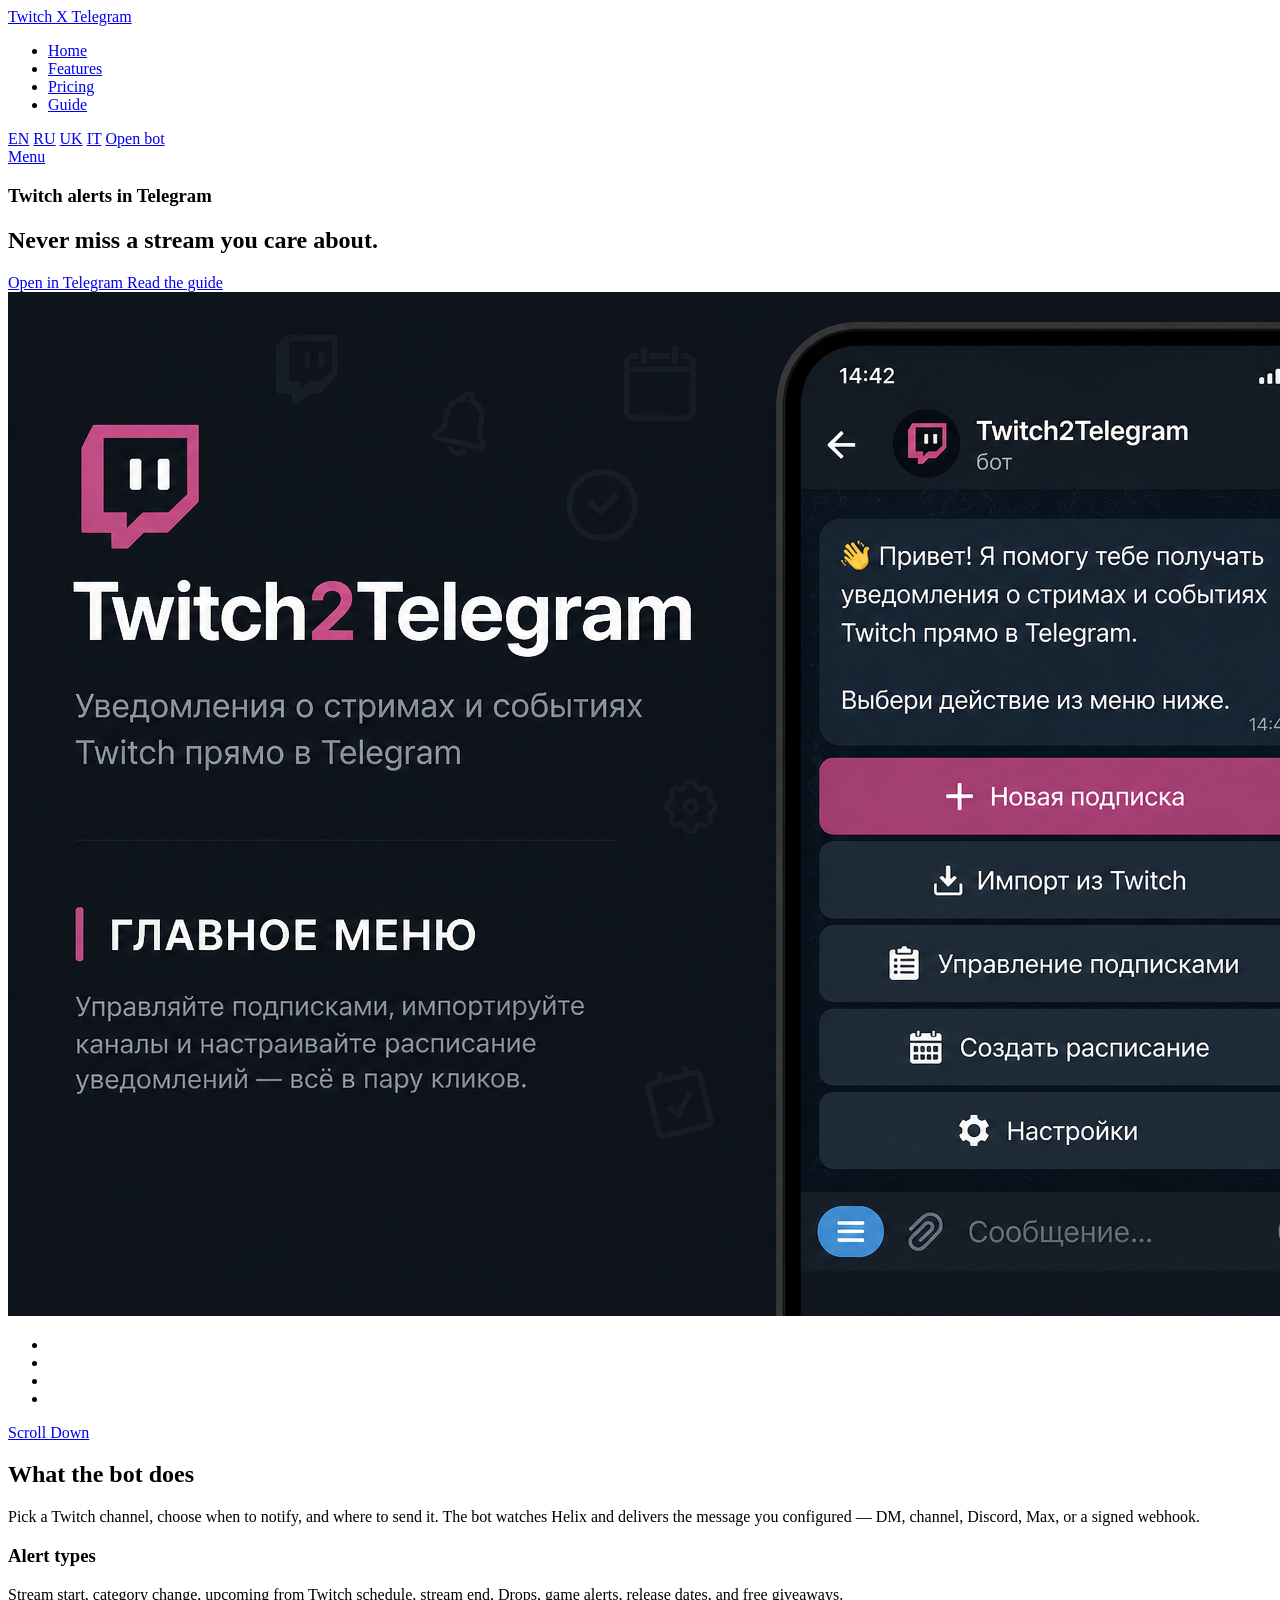
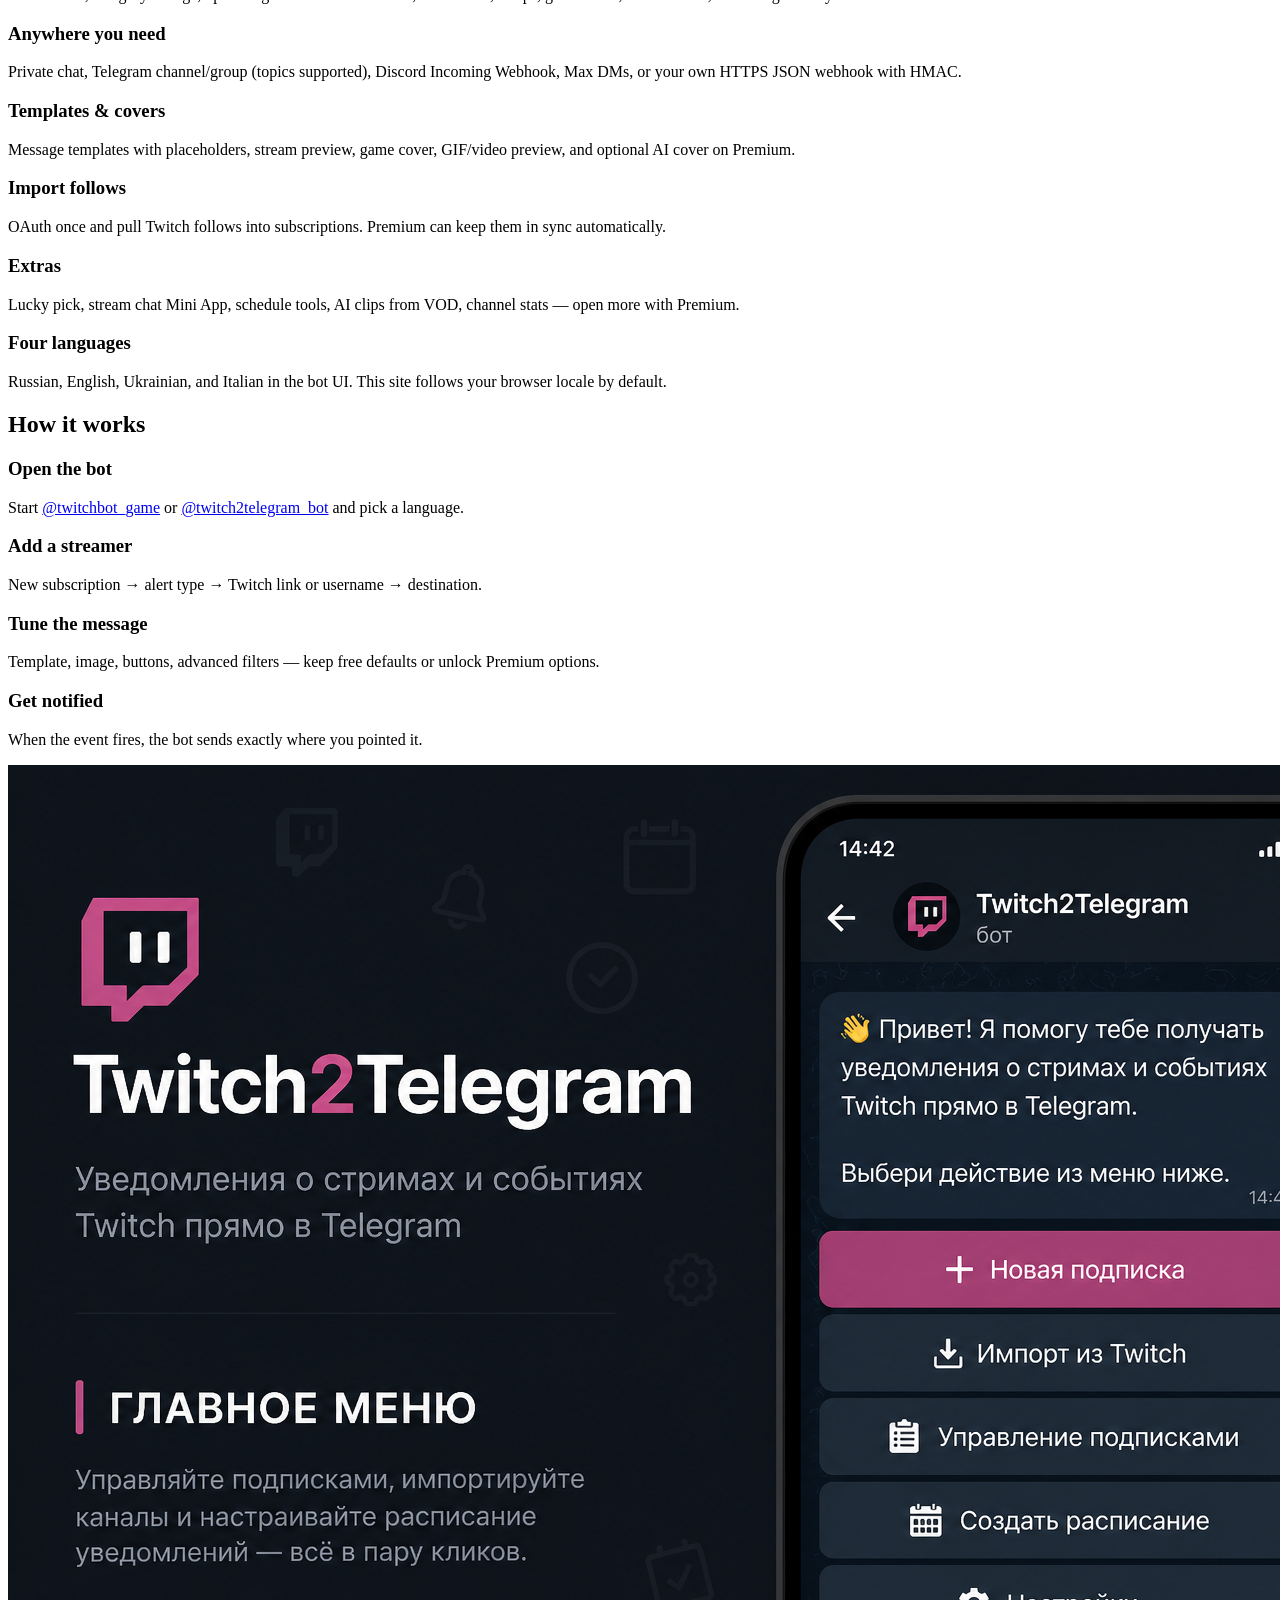
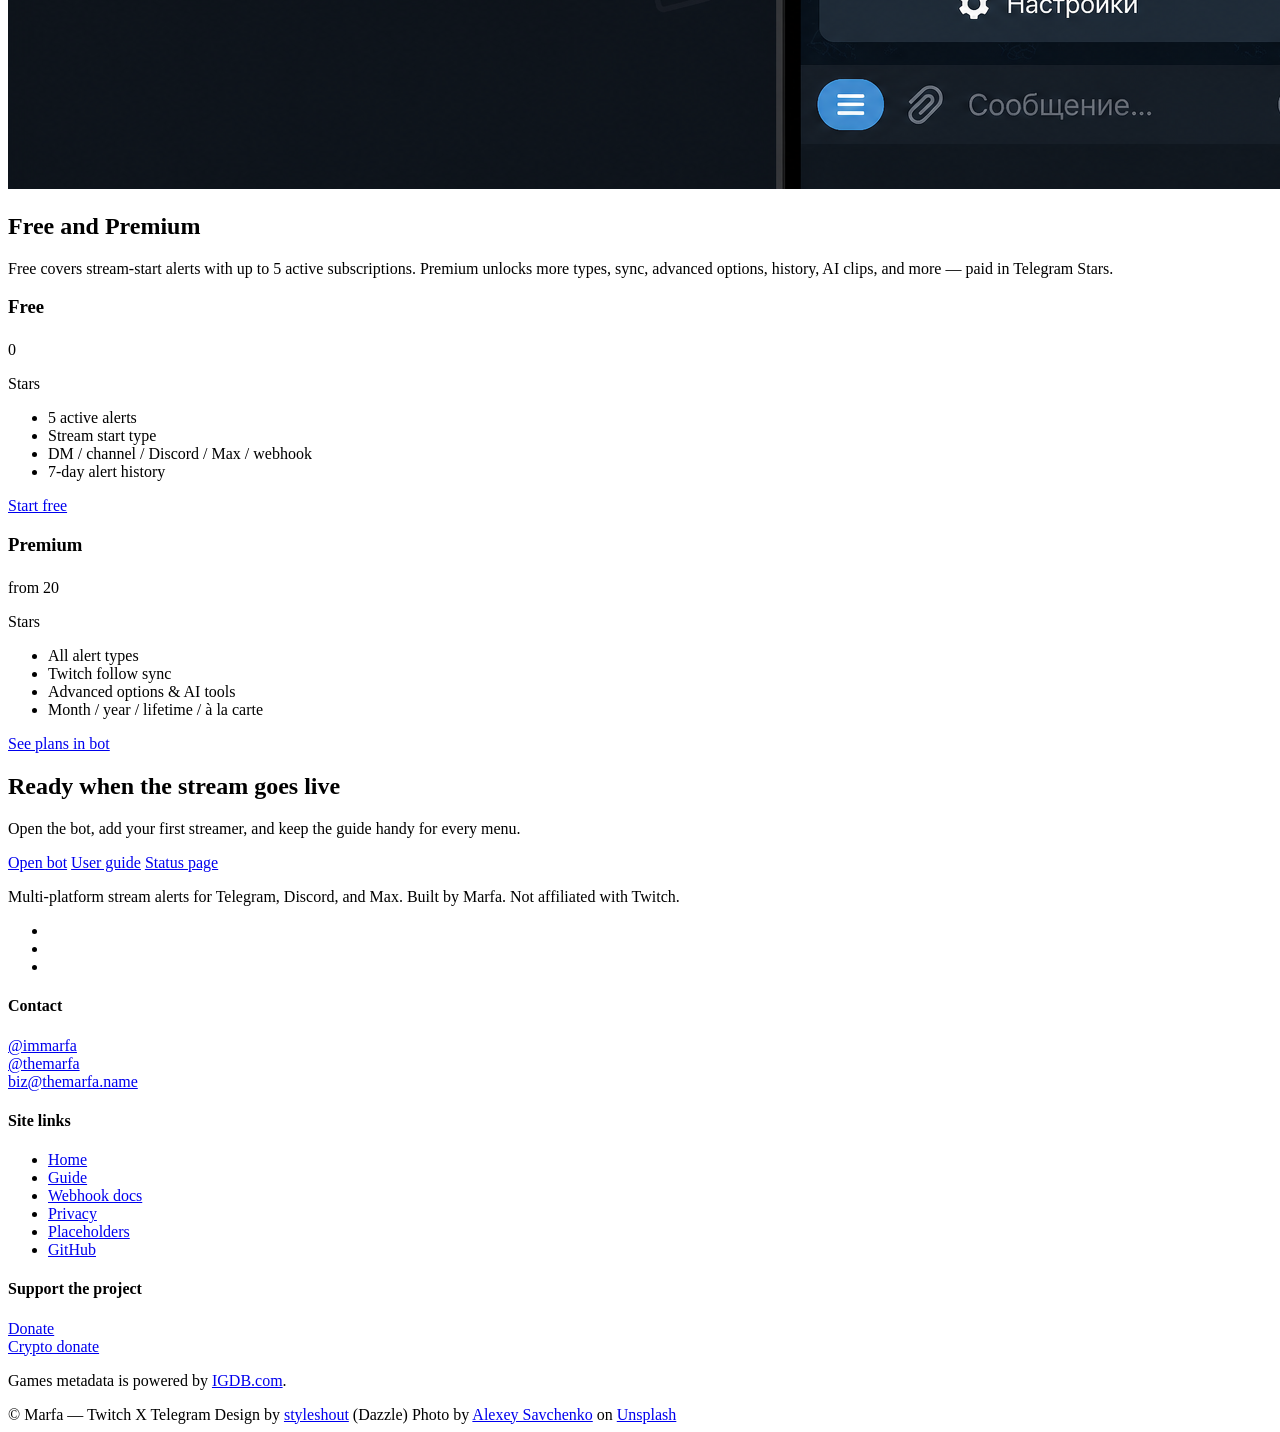
==== webapp/site/index.html @ ae2f6b53 "Ship Max group/channel dest, health probes, and /start onboarding menu. Remove completed todo-max-me" ====
<!DOCTYPE html>
<html class="no-js" lang="en">
<head>
    <meta charset="utf-8">
    <title>Twitch X Telegram — stream alerts</title>
    <meta name="description" content="Go-live alerts for Twitch, YouTube Live, TikTok, VK Play, GoodGame, and Kick — plus category, schedule, and end-of-stream for Twitch — in Telegram, Discord, Max, or your HTTPS webhook. Free plan + Premium Stars.">
    <meta name="author" content="Marfa">
    <meta name="viewport" content="width=device-width, initial-scale=1">
    <link rel="canonical" href="https://twitchbot.games/">
    <link rel="alternate" hreflang="en" href="https://twitchbot.games/?lang=en">
    <link rel="alternate" hreflang="ru" href="https://twitchbot.games/?lang=ru">
    <link rel="alternate" hreflang="uk" href="https://twitchbot.games/?lang=uk">
    <link rel="alternate" hreflang="it" href="https://twitchbot.games/?lang=it">
    <link rel="alternate" hreflang="x-default" href="https://twitchbot.games/">
    <meta property="og:title" content="Twitch X Telegram">
    <meta property="og:description" content="Stream alerts for Twitch and other platforms in Telegram, Discord, Max, or your webhook.">
    <meta property="og:url" content="https://twitchbot.games/">
    <meta property="og:type" content="website">
    <meta property="og:image" content="https://twitchbot.games/site/images/logo-square.png">
    <link rel="stylesheet" href="/site/css/base.css">
    <link rel="stylesheet" href="/site/css/vendor.css">
    <link rel="stylesheet" href="/site/css/main.css">
    <link rel="stylesheet" href="/site/css/site.css?v=20261110b">
    <script src="/site/js/modernizr.js"></script>
    <script src="/site/js/pace.min.js"></script>
    <link rel="icon" href="/site/images/logo-square.png" type="image/png">
    <link rel="apple-touch-icon" href="/site/images/logo-square.png">
    <link rel="shortcut icon" href="/site/favicon.ico" type="image/x-icon">
</head>
<body id="top">

   <header id="header" class="row">
   		<div class="header-logo">
	        <a href="/">Twitch X Telegram</a>
	    </div>
	   	<nav id="header-nav-wrap">
			<ul class="header-main-nav">
				<li class="current"><a class="smoothscroll" href="#home" data-i18n="nav_home">Home</a></li>
                <li><a class="smoothscroll" href="#about" data-i18n="nav_about">Features</a></li>
				<li><a class="smoothscroll" href="#pricing" data-i18n="nav_pricing">Pricing</a></li>
				<li><a data-lang-page="guide" href="/guide?lang=en" data-i18n="nav_guide">Guide</a></li>
			</ul>
            <span class="lang-switch" aria-label="Language">
                <a href="?lang=en" data-lang="en">EN</a>
                <a href="?lang=ru" data-lang="ru">RU</a>
                <a href="?lang=uk" data-lang="uk">UK</a>
                <a href="?lang=it" data-lang="it">IT</a>
            </span>
            <a href="https://t.me/twitchbot_game?start=site" class="button button-primary cta" data-i18n="nav_start">Open bot</a>
		</nav>
		<a class="header-menu-toggle" href="#"><span>Menu</span></a>
   </header>

   <section id="home" data-parallax="scroll" data-image-src="/site/images/hero-bg.jpg" data-natural-width="1024" data-natural-height="682">
        <div class="overlay"></div>
        <div class="home-content">
            <div class="row contents">
                <div class="home-content-left">
                    <h3 data-aos="fade-up" data-i18n="hero_eyebrow">Twitch alerts in Telegram</h3>
                    <h1 data-aos="fade-up" data-i18n="hero_title">Never miss a stream you care about.</h1>
                    <div class="buttons" data-aos="fade-up">
                        <a href="https://t.me/twitchbot_game?start=site" class="button stroke">
                            <span class="icon-mail" aria-hidden="true"></span>
                            <span data-i18n="hero_cta_bot">Open in Telegram</span>
                        </a>
                        <a data-lang-page="guide" href="/guide?lang=en" class="button stroke">
                            <span class="icon-file" aria-hidden="true"></span>
                            <span data-i18n="hero_cta_guide">Read the guide</span>
                        </a>
                    </div>
                </div>
                <div class="home-image-right">
                    <img class="product-shot"
                        src="/assets/gallery/ph-gallery-01-main-menu.ru.png"
                        alt="Bot main menu screenshot"
                        data-aos="fade-up">
                </div>
            </div>
        </div>
        <ul class="home-social-list">
            <li><a href="https://t.me/twitchbot_game?start=site" title="Telegram bot"><i class="fa fa-telegram"></i></a></li>
            <li><a href="https://github.com/Marfa/twitch-telegram-bot" title="GitHub"><i class="fa fa-github"></i></a></li>
            <li><a href="https://www.twitch.tv/marfapr" title="Twitch"><i class="fa fa-twitch"></i></a></li>
            <li><a href="https://pingzen.dev/status/bot-themarfa" title="Status"><i class="fa fa-heartbeat"></i></a></li>
        </ul>
        <div class="home-scrolldown">
            <a href="#about" class="scroll-icon smoothscroll">
                <span data-i18n="hero_scroll">Scroll Down</span>
                <i class="icon-arrow-right" aria-hidden="true"></i>
            </a>
        </div>
    </section>

    <section id="about">
        <div class="row about-intro">
            <div class="col-four">
                <h1 class="intro-header" data-aos="fade-up" data-i18n="about_title">What the bot does</h1>
            </div>
            <div class="col-eight">
                <p class="lead" data-aos="fade-up" data-i18n="about_lead">
                    Pick a Twitch channel, choose when to notify, and where to send it. The bot watches Helix and delivers the message you configured — DM, channel, Discord, Max, or a signed webhook.
                </p>
            </div>
        </div>

        <div class="row about-features">
            <div class="features-list block-1-3 block-m-1-2 block-mob-full group">
                <div class="bgrid feature" data-aos="fade-up">
                    <span class="icon"><i class="icon-tv"></i></span>
                    <div class="service-content">
                        <h3 data-i18n="feat_alerts_t">Alert types</h3>
                        <p data-i18n="feat_alerts_d">Stream start, category change, upcoming from Twitch schedule, stream end, Drops, game alerts, release dates, and free giveaways.</p>
                    </div>
                </div>
                <div class="bgrid feature" data-aos="fade-up">
                    <span class="icon"><i class="icon-mail"></i></span>
                    <div class="service-content">
                        <h3 data-i18n="feat_dest_t">Anywhere you need</h3>
                        <p data-i18n="feat_dest_d">Private chat, Telegram channel/group (topics supported), Discord Incoming Webhook, Max DMs, or your own HTTPS JSON webhook with HMAC.</p>
                    </div>
                </div>
                <div class="bgrid feature" data-aos="fade-up">
                    <span class="icon"><i class="icon-image"></i></span>
                    <div class="service-content">
                        <h3 data-i18n="feat_tpl_t">Templates &amp; covers</h3>
                        <p data-i18n="feat_tpl_d">Message templates with placeholders, stream preview, game cover, GIF/video preview, and optional AI cover on Premium.</p>
                    </div>
                </div>
                <div class="bgrid feature" data-aos="fade-up">
                    <span class="icon"><i class="icon-refresh"></i></span>
                    <div class="service-content">
                        <h3 data-i18n="feat_import_t">Import follows</h3>
                        <p data-i18n="feat_import_d">OAuth once and pull Twitch follows into subscriptions. Premium can keep them in sync automatically.</p>
                    </div>
                </div>
                <div class="bgrid feature" data-aos="fade-up">
                    <span class="icon"><i class="icon-gift"></i></span>
                    <div class="service-content">
                        <h3 data-i18n="feat_extra_t">Extras</h3>
                        <p data-i18n="feat_extra_d">Lucky pick, stream chat Mini App, schedule tools, AI clips from VOD, channel stats — open more with Premium.</p>
                    </div>
                </div>
                <div class="bgrid feature" data-aos="fade-up">
                    <span class="icon"><i class="icon-earth"></i></span>
                    <div class="service-content">
                        <h3 data-i18n="feat_langs_t">Four languages</h3>
                        <p data-i18n="feat_langs_d">Russian, English, Ukrainian, and Italian in the bot UI. This site follows your browser locale by default.</p>
                    </div>
                </div>
            </div>
        </div>

        <div class="row about-how">
            <h1 class="intro-header" data-aos="fade-up" data-i18n="how_title">How it works</h1>
            <div class="about-how-content" data-aos="fade-up">
                <div class="about-how-steps block-1-2 block-tab-full group">
                    <div class="bgrid step" data-item="1">
                        <h3 data-i18n="how_1_t">Open the bot</h3>
                        <p>
                            <span data-i18n="how_1_before">Start </span>
                            <a href="https://t.me/twitchbot_game?start=site">@twitchbot_game</a>
                            <span data-i18n="how_1_or"> or </span>
                            <a href="https://t.me/twitch2telegram_bot?start=site">@twitch2telegram_bot</a>
                            <span data-i18n="how_1_after"> and pick a language.</span>
                        </p>
                    </div>
                    <div class="bgrid step" data-item="2">
                        <h3 data-i18n="how_2_t">Add a streamer</h3>
                        <p data-i18n="how_2_d">New subscription → alert type → Twitch link or username → destination.</p>
                    </div>
                    <div class="bgrid step" data-item="3">
                        <h3 data-i18n="how_3_t">Tune the message</h3>
                        <p data-i18n="how_3_d">Template, image, buttons, advanced filters — keep free defaults or unlock Premium options.</p>
                    </div>
                    <div class="bgrid step" data-item="4">
                        <h3 data-i18n="how_4_t">Get notified</h3>
                        <p data-i18n="how_4_d">When the event fires, the bot sends exactly where you pointed it.</p>
                    </div>
                </div>
           </div>
        </div>

        <div class="row about-bottom-image">
           <img src="/assets/gallery/ph-gallery-01-main-menu.ru.png"
                alt="Twitch X Telegram bot main menu"
                data-aos="fade-up">
        </div>
    </section>

    <section id="pricing">
        <div class="row pricing-content">
            <div class="col-four pricing-intro">
                <h1 class="intro-header" data-aos="fade-up" data-i18n="pricing_title">Free and Premium</h1>
                <p data-aos="fade-up" data-i18n="pricing_lead">
                    Free covers stream-start alerts with up to 5 active subscriptions. Premium unlocks more types, sync, advanced options, history, AI clips, and more — paid in Telegram Stars.
                </p>
            </div>
            <div class="col-eight pricing-table">
                <div class="row">
                    <div class="col-six plan-wrap">
                        <div class="plan-block" data-aos="fade-up">
                            <div class="plan-top-part">
                                <h3 class="plan-block-title" data-i18n="plan_free_t">Free</h3>
                                <p class="plan-block-price"><sup></sup><span data-i18n="plan_free_price">0</span></p>
                                <p class="plan-block-per" data-i18n="plan_free_per">Stars</p>
                            </div>
                            <div class="plan-bottom-part">
                                <ul class="plan-block-features">
                                    <li data-i18n="plan_free_1">5 active alerts</li>
                                    <li data-i18n="plan_free_2">Stream start type</li>
                                    <li data-i18n="plan_free_3">DM / channel / Discord / Max / webhook</li>
                                    <li data-i18n="plan_free_4">7-day alert history</li>
                                </ul>
                                <a class="button button-primary large" href="https://t.me/twitchbot_game?start=site" data-i18n="plan_free_cta">Start free</a>
                            </div>
                        </div>
                    </div>
                    <div class="col-six plan-wrap">
                        <div class="plan-block primary" data-aos="fade-up">
                            <div class="plan-top-part">
                                <h3 class="plan-block-title" data-i18n="plan_prem_t">Premium</h3>
                                <p class="plan-block-price"><sup></sup><span data-i18n="plan_prem_price">from 20</span></p>
                                <p class="plan-block-per" data-i18n="plan_prem_per">Stars</p>
                            </div>
                            <div class="plan-bottom-part">
                                <ul class="plan-block-features">
                                    <li data-i18n="plan_prem_1">All alert types</li>
                                    <li data-i18n="plan_prem_2">Twitch follow sync</li>
                                    <li data-i18n="plan_prem_3">Advanced options &amp; AI tools</li>
                                    <li data-i18n="plan_prem_4">Month / year / lifetime / à la carte</li>
                                </ul>
                                <a class="button button-primary large" href="https://t.me/twitchbot_game?start=site" data-i18n="plan_prem_cta">See plans in bot</a>
                            </div>
                        </div>
                    </div>
                </div>
            </div>
        </div>
    </section>

    <section id="download">
        <div class="row">
            <div class="col-full">
                <h1 class="intro-header" data-aos="fade-up" data-i18n="cta_title">Ready when the stream goes live</h1>
                <p class="lead" data-aos="fade-up" data-i18n="cta_lead">
                    Open the bot, add your first streamer, and keep the guide handy for every menu.
                </p>
                <p data-aos="fade-up">
                    <a class="button button-primary large" href="https://t.me/twitchbot_game?start=site" data-i18n="cta_bot">Open bot</a>
                    <a class="button stroke large" data-lang-page="guide" href="/guide?lang=en" data-i18n="cta_guide">User guide</a>
                    <a class="button stroke large" href="https://pingzen.dev/status/bot-themarfa" data-i18n="cta_status">Status page</a>
                </p>
            </div>
        </div>
    </section>

    <footer>
        <div class="footer-main">
            <div class="row">
                <div class="col-three md-1-3 tab-full footer-info">
                    <div class="footer-logo"></div>
                    <p data-i18n="footer_blurb">
                        Multi-platform stream alerts for Telegram, Discord, and Max. Built by Marfa. Not affiliated with Twitch.
                    </p>
                    <ul class="footer-social-list">
                        <li><a href="https://t.me/twitchbot_game?start=site"><i class="fa fa-telegram"></i></a></li>
                        <li><a href="https://github.com/Marfa/twitch-telegram-bot"><i class="fa fa-github"></i></a></li>
                        <li><a href="https://www.twitch.tv/marfapr"><i class="fa fa-twitch"></i></a></li>
                    </ul>
                </div>
                <div class="col-three md-1-3 tab-1-2 mob-full footer-contact">
                    <h4 data-i18n="footer_contact">Contact</h4>
                    <p>
                        <a href="https://t.me/immarfa">@immarfa</a><br>
                        <a href="https://t.me/themarfa">@themarfa</a><br>
                        <a href="mailto:biz@themarfa.name">biz@themarfa.name</a>
                    </p>
                </div>
                <div class="col-two md-1-3 tab-1-2 mob-full footer-site-links">
                    <h4 data-i18n="footer_links">Site links</h4>
                    <ul class="list-links">
                        <li><a href="/" data-i18n="footer_home">Home</a></li>
                        <li><a data-lang-page="guide" href="/guide?lang=en" data-i18n="footer_guide">Guide</a></li>
                        <li><a href="/webhook" data-i18n="footer_webhook">Webhook docs</a></li>
                        <li><a data-lang-page="privacy" href="/privacy?lang=en" data-i18n="footer_privacy">Privacy</a></li>
                        <li><a data-lang-page="placeholders" href="/placeholders?lang=en" data-i18n="footer_placeholders">Placeholders</a></li>
                        <li><a href="https://github.com/Marfa/twitch-telegram-bot" data-i18n="footer_github">GitHub</a></li>
                    </ul>
                </div>
                <div class="col-four md-1-2 tab-full footer-subscribe">
                    <h4 data-i18n="footer_support">Support the project</h4>
                    <p>
                        <a href="https://www.donationalerts.com/r/themarfa" data-i18n="footer_donate">Donate</a><br>
                        <a href="https://nowpayments.io/donation/themarfa" data-i18n="footer_crypto">Crypto donate</a>
                    </p>
                    <p>Games metadata is powered by <a href="https://www.igdb.com">IGDB.com</a>.</p>
                </div>
            </div>
        </div>
      <div class="footer-bottom">
      	<div class="row">
      		<div class="col-twelve">
	      		<div class="copyright">
		         	<span data-i18n="footer_copy">© Marfa — Twitch X Telegram</span>
		         	<span><span data-i18n="footer_design">Design by</span> <a href="https://www.styleshout.com/">styleshout</a> (Dazzle)</span>
		         	<span>Photo by <a href="https://unsplash.com/photos/game-controller-on-wooden-surface-k4Akpt5-Sfk" rel="noopener noreferrer">Alexey Savchenko</a> on <a href="https://unsplash.com/license" rel="noopener noreferrer">Unsplash</a></span>
		         </div>
		         <div id="go-top">
		            <a class="smoothscroll" title="Back to Top" href="#top"><i class="icon-arrow-up"></i></a>
		         </div>
	      	</div>
      	</div>
      </div>
    </footer>

    <div id="preloader">
    	<div id="loader"></div>
    </div>

    <script src="/site/js/jquery-2.1.3.min.js"></script>
    <script src="/site/js/plugins.js"></script>
    <script src="/site/js/main.js"></script>
    <script src="/site/js/i18n.js?v=20261126a"></script>
</body>
</html>
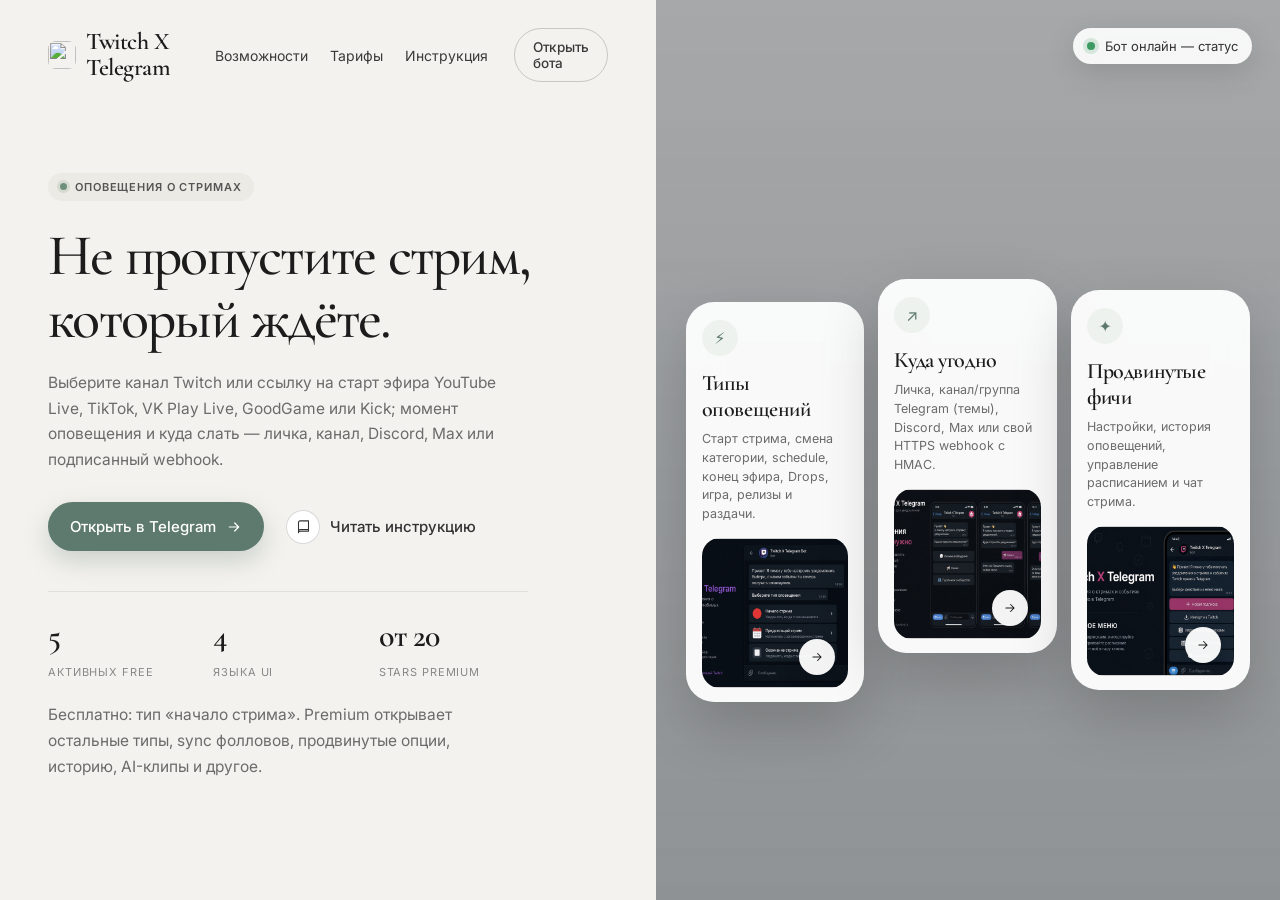
==== commit 64d93e56: "Publish the Stillwater layout as the site landing page. The new landing replaces the Dazzle homepage" ====
--- a/webapp/site/index.html
+++ b/webapp/site/index.html
@@ -1,325 +1,542 @@
 <!DOCTYPE html>
-<html class="no-js" lang="en">
+<html lang="ru">
 <head>
-    <meta charset="utf-8">
-    <title>Twitch X Telegram — stream alerts</title>
-    <meta name="description" content="Go-live alerts for Twitch, YouTube Live, TikTok, VK Play, GoodGame, and Kick — plus category, schedule, and end-of-stream for Twitch — in Telegram, Discord, Max, or your HTTPS webhook. Free plan + Premium Stars.">
-    <meta name="author" content="Marfa">
-    <meta name="viewport" content="width=device-width, initial-scale=1">
-    <link rel="canonical" href="https://twitchbot.games/">
-    <link rel="alternate" hreflang="en" href="https://twitchbot.games/?lang=en">
-    <link rel="alternate" hreflang="ru" href="https://twitchbot.games/?lang=ru">
-    <link rel="alternate" hreflang="uk" href="https://twitchbot.games/?lang=uk">
-    <link rel="alternate" hreflang="it" href="https://twitchbot.games/?lang=it">
-    <link rel="alternate" hreflang="x-default" href="https://twitchbot.games/">
-    <meta property="og:title" content="Twitch X Telegram">
-    <meta property="og:description" content="Stream alerts for Twitch and other platforms in Telegram, Discord, Max, or your webhook.">
-    <meta property="og:url" content="https://twitchbot.games/">
-    <meta property="og:type" content="website">
-    <meta property="og:image" content="https://twitchbot.games/site/images/logo-square.png">
-    <link rel="stylesheet" href="/site/css/base.css">
-    <link rel="stylesheet" href="/site/css/vendor.css">
-    <link rel="stylesheet" href="/site/css/main.css">
-    <link rel="stylesheet" href="/site/css/site.css?v=20261110b">
-    <script src="/site/js/modernizr.js"></script>
-    <script src="/site/js/pace.min.js"></script>
-    <link rel="icon" href="/site/images/logo-square.png" type="image/png">
-    <link rel="apple-touch-icon" href="/site/images/logo-square.png">
-    <link rel="shortcut icon" href="/site/favicon.ico" type="image/x-icon">
+  <meta charset="UTF-8" />
+  <meta name="viewport" content="width=device-width, initial-scale=1" />
+  <title>Twitch X Telegram — оповещения о стримах</title>
+  <meta name="description" content="Старт стрима на Twitch, YouTube Live, TikTok, VK Play, GoodGame и Kick — в Telegram, Discord, Max или на ваш HTTPS webhook. Бесплатно и Premium за Stars." />
+  <link rel="preconnect" href="https://fonts.googleapis.com" />
+  <link rel="preconnect" href="https://fonts.gstatic.com" crossorigin />
+  <link href="https://fonts.googleapis.com/css2?family=Cormorant+Garamond:ital,wght@0,500;0,600;1,500&family=Inter:wght@400;500;600&display=swap" rel="stylesheet" />
+  <style>
+    :root {
+      --bg: #f4f2ee;
+      --ink: #1c1c1c;
+      --muted: #6b6b6b;
+      --sage: #5e7a6e;
+      --sage-deep: #4f6a5d;
+      --line: rgba(0, 0, 0, 0.08);
+      --serif: "Cormorant Garamond", Georgia, serif;
+      --sans: Inter, system-ui, sans-serif;
+      --hero: url("/site/images/hero-bg.jpg");
+      --shot-menu: url("/assets/gallery/ph-gallery-01-main-menu.ru.png");
+      --shot-types: url("/assets/gallery/ph-gallery-02-alert-types.ru.png");
+      --shot-dest: url("/assets/gallery/ph-gallery-05-destinations.ru.png");
+    }
+
+    * { box-sizing: border-box; margin: 0; padding: 0; }
+
+    html, body {
+      min-height: 100%;
+      background: var(--bg);
+      color: var(--ink);
+      font-family: var(--sans);
+      -webkit-font-smoothing: antialiased;
+    }
+
+    a { color: inherit; text-decoration: none; }
+
+    .page {
+      min-height: 100vh;
+      display: grid;
+      grid-template-columns: minmax(320px, 1.05fr) minmax(320px, 1fr);
+    }
+
+    .left {
+      display: flex;
+      flex-direction: column;
+      padding: 28px 48px 36px;
+      background: var(--bg);
+    }
+
+    .nav {
+      display: flex;
+      align-items: center;
+      justify-content: space-between;
+      gap: 24px;
+      margin-bottom: 56px;
+    }
+
+    .logo {
+      display: inline-flex;
+      align-items: center;
+      gap: 10px;
+      font-family: var(--serif);
+      font-size: 24px;
+      font-weight: 600;
+      letter-spacing: -0.02em;
+      line-height: 1.1;
+    }
+
+    .logo img {
+      width: 28px;
+      height: 28px;
+      border-radius: 8px;
+    }
+
+    .nav-links {
+      display: flex;
+      align-items: center;
+      gap: 22px;
+      font-size: 14px;
+      color: #3a3a3a;
+    }
+
+    .nav-links a:hover { color: var(--sage); }
+
+    .cta-ghost {
+      margin-left: 4px;
+      padding: 10px 18px;
+      border: 1px solid rgba(0, 0, 0, 0.18);
+      border-radius: 999px;
+      font-size: 13.5px;
+      font-weight: 500;
+      background: transparent;
+      transition: background 0.2s ease, border-color 0.2s ease;
+    }
+
+    .cta-ghost:hover {
+      background: rgba(94, 122, 110, 0.08);
+      border-color: var(--sage);
+    }
+
+    .hero {
+      flex: 1;
+      display: flex;
+      flex-direction: column;
+      justify-content: center;
+      max-width: 540px;
+      padding-bottom: 20px;
+    }
+
+    .badge {
+      display: inline-flex;
+      align-items: center;
+      gap: 8px;
+      width: fit-content;
+      padding: 7px 12px;
+      border-radius: 999px;
+      background: #eceae4;
+      color: #555;
+      font-size: 11px;
+      font-weight: 600;
+      letter-spacing: 0.08em;
+      text-transform: uppercase;
+      margin-bottom: 24px;
+    }
+
+    .badge .dot {
+      width: 7px;
+      height: 7px;
+      border-radius: 50%;
+      background: #6f8f7d;
+      box-shadow: 0 0 0 3px rgba(111, 143, 125, 0.18);
+    }
+
+    .hero h1 {
+      font-family: var(--serif);
+      font-weight: 500;
+      font-size: clamp(40px, 5vw, 58px);
+      line-height: 1.08;
+      letter-spacing: -0.03em;
+      margin-bottom: 20px;
+    }
+
+    .hero p {
+      font-size: 15.5px;
+      line-height: 1.65;
+      color: var(--muted);
+      max-width: 46ch;
+      margin-bottom: 30px;
+    }
+
+    .actions {
+      display: flex;
+      align-items: center;
+      gap: 22px;
+      flex-wrap: wrap;
+      margin-bottom: 40px;
+    }
+
+    .btn-primary {
+      display: inline-flex;
+      align-items: center;
+      gap: 10px;
+      padding: 15px 22px;
+      border-radius: 999px;
+      background: var(--sage);
+      color: #fff;
+      font-size: 15px;
+      font-weight: 500;
+      box-shadow: 0 10px 24px rgba(94, 122, 110, 0.28);
+      transition: background 0.2s ease, transform 0.2s ease;
+    }
+
+    .btn-primary:hover {
+      background: var(--sage-deep);
+      transform: translateY(-1px);
+    }
+
+    .btn-primary svg { width: 16px; height: 16px; }
+
+    .btn-link {
+      display: inline-flex;
+      align-items: center;
+      gap: 10px;
+      color: #333;
+      font-size: 15px;
+      font-weight: 500;
+    }
+
+    .btn-link .icon {
+      width: 34px;
+      height: 34px;
+      border-radius: 50%;
+      border: 1px solid rgba(0, 0, 0, 0.15);
+      display: grid;
+      place-items: center;
+      background: #fff;
+      flex-shrink: 0;
+    }
+
+    .btn-link .icon svg {
+      width: 15px;
+      height: 15px;
+    }
+
+    .stats {
+      display: grid;
+      grid-template-columns: repeat(3, minmax(0, 1fr));
+      gap: 16px;
+      padding-top: 28px;
+      border-top: 1px solid var(--line);
+      max-width: 480px;
+    }
+
+    .stats strong {
+      display: block;
+      font-family: var(--serif);
+      font-size: 32px;
+      font-weight: 600;
+      letter-spacing: -0.02em;
+      line-height: 1;
+      margin-bottom: 8px;
+    }
+
+    .stats span {
+      font-size: 11px;
+      letter-spacing: 0.08em;
+      text-transform: uppercase;
+      color: #888;
+    }
+
+    .footnote {
+      margin-top: 22px;
+      font-size: 12px;
+      color: #888;
+      line-height: 1.5;
+      max-width: 46ch;
+    }
+
+    .footnote a { text-decoration: underline; text-underline-offset: 2px; }
+
+    .right {
+      position: relative;
+      overflow: hidden;
+      background:
+        linear-gradient(180deg, rgba(20, 30, 40, 0.35), rgba(20, 30, 40, 0.45)),
+        var(--hero) center / cover no-repeat;
+      min-height: 100vh;
+    }
+
+    .live-pill {
+      position: absolute;
+      top: 28px;
+      right: 28px;
+      z-index: 3;
+      display: inline-flex;
+      align-items: center;
+      gap: 10px;
+      padding: 10px 14px;
+      border-radius: 999px;
+      background: rgba(255, 255, 255, 0.9);
+      backdrop-filter: blur(12px);
+      box-shadow: 0 8px 30px rgba(0, 0, 0, 0.12);
+      font-size: 13px;
+      color: #333;
+      animation: floaty 5s ease-in-out infinite;
+    }
+
+    .live-pill .dot {
+      width: 8px;
+      height: 8px;
+      border-radius: 50%;
+      background: #3d9a63;
+      box-shadow: 0 0 0 4px rgba(61, 154, 99, 0.18);
+      animation: pulse 2s ease-in-out infinite;
+    }
+
+    .cards {
+      position: absolute;
+      inset: 0;
+      display: flex;
+      align-items: center;
+      justify-content: center;
+      gap: 14px;
+      padding: 96px 24px 48px;
+    }
+
+    .card {
+      display: block;
+      width: min(220px, 31%);
+      background: rgba(255, 255, 255, 0.94);
+      backdrop-filter: blur(16px);
+      border-radius: 28px;
+      padding: 18px 16px 14px;
+      box-shadow: 0 24px 60px rgba(0, 0, 0, 0.18);
+      animation: rise 0.9s ease both;
+      color: inherit;
+      transition: transform 0.2s ease, box-shadow 0.2s ease;
+    }
+
+    .card:hover {
+      box-shadow: 0 28px 64px rgba(0, 0, 0, 0.24);
+    }
+
+    .card.alerts {
+      transform: translateY(28px);
+      animation-delay: 0.08s;
+    }
+
+    .card.dest {
+      transform: translateY(-8px);
+      animation-delay: 0.14s;
+    }
+
+    .card.advanced {
+      transform: translateY(16px);
+      animation-delay: 0.2s;
+    }
+
+    .card.alerts:hover { transform: translateY(24px); }
+    .card.dest:hover { transform: translateY(-12px); }
+    .card.advanced:hover { transform: translateY(12px); }
+
+    .card-icon {
+      width: 36px;
+      height: 36px;
+      border-radius: 50%;
+      display: grid;
+      place-items: center;
+      background: #eef2ef;
+      color: var(--sage);
+      margin-bottom: 14px;
+      font-size: 16px;
+    }
+
+    .card h3 {
+      font-family: var(--serif);
+      font-size: 22px;
+      font-weight: 600;
+      letter-spacing: -0.02em;
+      margin-bottom: 8px;
+    }
+
+    .card p {
+      font-size: 12.5px;
+      line-height: 1.5;
+      color: var(--muted);
+      margin-bottom: 14px;
+      min-height: 4.6em;
+    }
+
+    .card-media {
+      position: relative;
+      height: 150px;
+      border-radius: 18px;
+      overflow: hidden;
+      background: #ddd center top / cover no-repeat;
+      border: 1px solid rgba(0, 0, 0, 0.06);
+    }
+
+    .card.alerts .card-media { background-image: var(--shot-types); }
+    .card.dest .card-media { background-image: var(--shot-dest); }
+    .card.advanced .card-media { background-image: var(--shot-menu); }
+
+    .card-link {
+      position: absolute;
+      right: 12px;
+      bottom: 12px;
+      width: 36px;
+      height: 36px;
+      border-radius: 50%;
+      background: rgba(255, 255, 255, 0.95);
+      box-shadow: 0 6px 16px rgba(0, 0, 0, 0.18);
+      display: grid;
+      place-items: center;
+      color: var(--ink);
+    }
+
+    .card-link svg {
+      width: 14px;
+      height: 14px;
+    }
+
+    @keyframes pulse {
+      0%, 100% { transform: scale(1); opacity: 1; }
+      50% { transform: scale(1.15); opacity: 0.75; }
+    }
+
+    @keyframes floaty {
+      0%, 100% { transform: translateY(0); }
+      50% { transform: translateY(-4px); }
+    }
+
+    @keyframes rise {
+      from { opacity: 0; transform: translateY(36px); }
+      to { opacity: 1; }
+    }
+
+    @media (max-width: 1100px) {
+      .cards { flex-wrap: wrap; align-content: center; }
+      .card { width: min(220px, 46%); }
+      .card.alerts,
+      .card.dest,
+      .card.advanced { transform: none; }
+      .card.alerts:hover,
+      .card.dest:hover,
+      .card.advanced:hover { transform: translateY(-4px); }
+    }
+
+    @media (max-width: 980px) {
+      .page { grid-template-columns: 1fr; }
+      .left { padding: 22px 24px 28px; }
+      .nav { margin-bottom: 36px; flex-wrap: wrap; }
+      .nav-links { display: none; }
+      .right { min-height: 78vh; }
+      .cards { padding: 88px 20px 36px; }
+    }
+
+    @media (max-width: 560px) {
+      .cards {
+        flex-direction: column;
+        align-items: stretch;
+        padding: 88px 20px 28px;
+      }
+      .card,
+      .card.alerts,
+      .card.dest,
+      .card.advanced {
+        width: 100%;
+        transform: none;
+      }
+      .stats { max-width: none; }
+    }
+  </style>
 </head>
-<body id="top">
-
-   <header id="header" class="row">
-   		<div class="header-logo">
-	        <a href="/">Twitch X Telegram</a>
-	    </div>
-	   	<nav id="header-nav-wrap">
-			<ul class="header-main-nav">
-				<li class="current"><a class="smoothscroll" href="#home" data-i18n="nav_home">Home</a></li>
-                <li><a class="smoothscroll" href="#about" data-i18n="nav_about">Features</a></li>
-				<li><a class="smoothscroll" href="#pricing" data-i18n="nav_pricing">Pricing</a></li>
-				<li><a data-lang-page="guide" href="/guide?lang=en" data-i18n="nav_guide">Guide</a></li>
-			</ul>
-            <span class="lang-switch" aria-label="Language">
-                <a href="?lang=en" data-lang="en">EN</a>
-                <a href="?lang=ru" data-lang="ru">RU</a>
-                <a href="?lang=uk" data-lang="uk">UK</a>
-                <a href="?lang=it" data-lang="it">IT</a>
+<body>
+  <div class="page">
+    <section class="left">
+      <header class="nav">
+        <a class="logo" href="https://twitchbot.games/">
+          <img src="/site/images/logo-square.png" alt="" width="28" height="28" />
+          Twitch X Telegram
+        </a>
+        <nav class="nav-links" aria-label="Навигация">
+          <a href="#features">Возможности</a>
+          <a href="#pricing">Тарифы</a>
+          <a href="https://twitchbot.games/guide?lang=ru">Инструкция</a>
+          <a class="cta-ghost" href="https://t.me/twitchbot_game?start=site">Открыть бота</a>
+        </nav>
+      </header>
+
+      <div class="hero">
+        <div class="badge"><span class="dot" aria-hidden="true"></span> Оповещения о стримах</div>
+        <h1>Не пропустите стрим, который ждёте.</h1>
+        <p>
+          Выберите канал Twitch или ссылку на старт эфира YouTube Live, TikTok,
+          VK Play Live, GoodGame или Kick; момент оповещения и куда слать —
+          личка, канал, Discord, Max или подписанный webhook.
+        </p>
+        <div class="actions">
+          <a class="btn-primary" href="https://t.me/twitchbot_game?start=site">
+            Открыть в Telegram
+            <svg viewBox="0 0 24 24" fill="none" aria-hidden="true">
+              <path d="M5 12h14M13 6l6 6-6 6" stroke="currentColor" stroke-width="1.8" stroke-linecap="round" stroke-linejoin="round"/>
+            </svg>
+          </a>
+          <a class="btn-link" href="https://twitchbot.games/guide?lang=ru">
+            <span class="icon" aria-hidden="true">
+              <svg viewBox="0 0 24 24" fill="none">
+                <path d="M4 5.5A2.5 2.5 0 0 1 6.5 3H20v16.5H6.5A2.5 2.5 0 0 0 4 22V5.5Z" stroke="currentColor" stroke-width="1.7" stroke-linejoin="round"/>
+                <path d="M4 19.5A2.5 2.5 0 0 1 6.5 17H20" stroke="currentColor" stroke-width="1.7" stroke-linecap="round"/>
+              </svg>
             </span>
-            <a href="https://t.me/twitchbot_game?start=site" class="button button-primary cta" data-i18n="nav_start">Open bot</a>
-		</nav>
-		<a class="header-menu-toggle" href="#"><span>Menu</span></a>
-   </header>
-
-   <section id="home" data-parallax="scroll" data-image-src="/site/images/hero-bg.jpg" data-natural-width="1024" data-natural-height="682">
-        <div class="overlay"></div>
-        <div class="home-content">
-            <div class="row contents">
-                <div class="home-content-left">
-                    <h3 data-aos="fade-up" data-i18n="hero_eyebrow">Twitch alerts in Telegram</h3>
-                    <h1 data-aos="fade-up" data-i18n="hero_title">Never miss a stream you care about.</h1>
-                    <div class="buttons" data-aos="fade-up">
-                        <a href="https://t.me/twitchbot_game?start=site" class="button stroke">
-                            <span class="icon-mail" aria-hidden="true"></span>
-                            <span data-i18n="hero_cta_bot">Open in Telegram</span>
-                        </a>
-                        <a data-lang-page="guide" href="/guide?lang=en" class="button stroke">
-                            <span class="icon-file" aria-hidden="true"></span>
-                            <span data-i18n="hero_cta_guide">Read the guide</span>
-                        </a>
-                    </div>
-                </div>
-                <div class="home-image-right">
-                    <img class="product-shot"
-                        src="/assets/gallery/ph-gallery-01-main-menu.ru.png"
-                        alt="Bot main menu screenshot"
-                        data-aos="fade-up">
-                </div>
-            </div>
+            Читать инструкцию
+          </a>
         </div>
-        <ul class="home-social-list">
-            <li><a href="https://t.me/twitchbot_game?start=site" title="Telegram bot"><i class="fa fa-telegram"></i></a></li>
-            <li><a href="https://github.com/Marfa/twitch-telegram-bot" title="GitHub"><i class="fa fa-github"></i></a></li>
-            <li><a href="https://www.twitch.tv/marfapr" title="Twitch"><i class="fa fa-twitch"></i></a></li>
-            <li><a href="https://pingzen.dev/status/bot-themarfa" title="Status"><i class="fa fa-heartbeat"></i></a></li>
-        </ul>
-        <div class="home-scrolldown">
-            <a href="#about" class="scroll-icon smoothscroll">
-                <span data-i18n="hero_scroll">Scroll Down</span>
-                <i class="icon-arrow-right" aria-hidden="true"></i>
-            </a>
+        <div class="stats" id="pricing" aria-label="Кратко о тарифах">
+          <div>
+            <strong>5</strong>
+            <span>Активных free</span>
+          </div>
+          <div>
+            <strong>4</strong>
+            <span>Языка UI</span>
+          </div>
+          <div>
+            <strong>от 20</strong>
+            <span>Stars Premium</span>
+          </div>
         </div>
+        <p class="footnote" id="features">
+          Бесплатно: тип «начало стрима». Premium открывает остальные типы, sync фолловов,
+          продвинутые опции, историю, AI-клипы и другое.
+        </p>
+      </div>
     </section>
 
-    <section id="about">
-        <div class="row about-intro">
-            <div class="col-four">
-                <h1 class="intro-header" data-aos="fade-up" data-i18n="about_title">What the bot does</h1>
-            </div>
-            <div class="col-eight">
-                <p class="lead" data-aos="fade-up" data-i18n="about_lead">
-                    Pick a Twitch channel, choose when to notify, and where to send it. The bot watches Helix and delivers the message you configured — DM, channel, Discord, Max, or a signed webhook.
-                </p>
-            </div>
-        </div>
-
-        <div class="row about-features">
-            <div class="features-list block-1-3 block-m-1-2 block-mob-full group">
-                <div class="bgrid feature" data-aos="fade-up">
-                    <span class="icon"><i class="icon-tv"></i></span>
-                    <div class="service-content">
-                        <h3 data-i18n="feat_alerts_t">Alert types</h3>
-                        <p data-i18n="feat_alerts_d">Stream start, category change, upcoming from Twitch schedule, stream end, Drops, game alerts, release dates, and free giveaways.</p>
-                    </div>
-                </div>
-                <div class="bgrid feature" data-aos="fade-up">
-                    <span class="icon"><i class="icon-mail"></i></span>
-                    <div class="service-content">
-                        <h3 data-i18n="feat_dest_t">Anywhere you need</h3>
-                        <p data-i18n="feat_dest_d">Private chat, Telegram channel/group (topics supported), Discord Incoming Webhook, Max DMs, or your own HTTPS JSON webhook with HMAC.</p>
-                    </div>
-                </div>
-                <div class="bgrid feature" data-aos="fade-up">
-                    <span class="icon"><i class="icon-image"></i></span>
-                    <div class="service-content">
-                        <h3 data-i18n="feat_tpl_t">Templates &amp; covers</h3>
-                        <p data-i18n="feat_tpl_d">Message templates with placeholders, stream preview, game cover, GIF/video preview, and optional AI cover on Premium.</p>
-                    </div>
-                </div>
-                <div class="bgrid feature" data-aos="fade-up">
-                    <span class="icon"><i class="icon-refresh"></i></span>
-                    <div class="service-content">
-                        <h3 data-i18n="feat_import_t">Import follows</h3>
-                        <p data-i18n="feat_import_d">OAuth once and pull Twitch follows into subscriptions. Premium can keep them in sync automatically.</p>
-                    </div>
-                </div>
-                <div class="bgrid feature" data-aos="fade-up">
-                    <span class="icon"><i class="icon-gift"></i></span>
-                    <div class="service-content">
-                        <h3 data-i18n="feat_extra_t">Extras</h3>
-                        <p data-i18n="feat_extra_d">Lucky pick, stream chat Mini App, schedule tools, AI clips from VOD, channel stats — open more with Premium.</p>
-                    </div>
-                </div>
-                <div class="bgrid feature" data-aos="fade-up">
-                    <span class="icon"><i class="icon-earth"></i></span>
-                    <div class="service-content">
-                        <h3 data-i18n="feat_langs_t">Four languages</h3>
-                        <p data-i18n="feat_langs_d">Russian, English, Ukrainian, and Italian in the bot UI. This site follows your browser locale by default.</p>
-                    </div>
-                </div>
-            </div>
-        </div>
-
-        <div class="row about-how">
-            <h1 class="intro-header" data-aos="fade-up" data-i18n="how_title">How it works</h1>
-            <div class="about-how-content" data-aos="fade-up">
-                <div class="about-how-steps block-1-2 block-tab-full group">
-                    <div class="bgrid step" data-item="1">
-                        <h3 data-i18n="how_1_t">Open the bot</h3>
-                        <p>
-                            <span data-i18n="how_1_before">Start </span>
-                            <a href="https://t.me/twitchbot_game?start=site">@twitchbot_game</a>
-                            <span data-i18n="how_1_or"> or </span>
-                            <a href="https://t.me/twitch2telegram_bot?start=site">@twitch2telegram_bot</a>
-                            <span data-i18n="how_1_after"> and pick a language.</span>
-                        </p>
-                    </div>
-                    <div class="bgrid step" data-item="2">
-                        <h3 data-i18n="how_2_t">Add a streamer</h3>
-                        <p data-i18n="how_2_d">New subscription → alert type → Twitch link or username → destination.</p>
-                    </div>
-                    <div class="bgrid step" data-item="3">
-                        <h3 data-i18n="how_3_t">Tune the message</h3>
-                        <p data-i18n="how_3_d">Template, image, buttons, advanced filters — keep free defaults or unlock Premium options.</p>
-                    </div>
-                    <div class="bgrid step" data-item="4">
-                        <h3 data-i18n="how_4_t">Get notified</h3>
-                        <p data-i18n="how_4_d">When the event fires, the bot sends exactly where you pointed it.</p>
-                    </div>
-                </div>
-           </div>
-        </div>
-
-        <div class="row about-bottom-image">
-           <img src="/assets/gallery/ph-gallery-01-main-menu.ru.png"
-                alt="Twitch X Telegram bot main menu"
-                data-aos="fade-up">
-        </div>
+    <section class="right" aria-label="Возможности">
+      <a class="live-pill" href="https://pingzen.dev/status/bot-themarfa" target="_blank" rel="noopener">
+        <span class="dot" aria-hidden="true"></span>
+        Бот онлайн — статус
+      </a>
+
+      <div class="cards">
+        <a class="card alerts" href="https://twitchbot.games/guide?lang=ru#new">
+          <div class="card-icon" aria-hidden="true">⚡</div>
+          <h3>Типы оповещений</h3>
+          <p>Старт стрима, смена категории, schedule, конец эфира, Drops, игра, релизы и раздачи.</p>
+          <div class="card-media">
+            <span class="card-link" aria-hidden="true">
+              <svg viewBox="0 0 24 24" fill="none"><path d="M5 12h14M13 6l6 6-6 6" stroke="currentColor" stroke-width="1.8" stroke-linecap="round" stroke-linejoin="round"/></svg>
+            </span>
+          </div>
+        </a>
+
+        <a class="card dest" href="https://twitchbot.games/guide?lang=ru#new">
+          <div class="card-icon" aria-hidden="true">↗</div>
+          <h3>Куда угодно</h3>
+          <p>Личка, канал/группа Telegram (темы), Discord, Max или свой HTTPS webhook с HMAC.</p>
+          <div class="card-media">
+            <span class="card-link" aria-hidden="true">
+              <svg viewBox="0 0 24 24" fill="none"><path d="M5 12h14M13 6l6 6-6 6" stroke="currentColor" stroke-width="1.8" stroke-linecap="round" stroke-linejoin="round"/></svg>
+            </span>
+          </div>
+        </a>
+
+        <a class="card advanced" href="https://twitchbot.games/guide?lang=ru#menu">
+          <div class="card-icon" aria-hidden="true">✦</div>
+          <h3>Продвинутые фичи</h3>
+          <p>Настройки, история оповещений, управление расписанием и чат стрима.</p>
+          <div class="card-media">
+            <span class="card-link" aria-hidden="true">
+              <svg viewBox="0 0 24 24" fill="none"><path d="M5 12h14M13 6l6 6-6 6" stroke="currentColor" stroke-width="1.8" stroke-linecap="round" stroke-linejoin="round"/></svg>
+            </span>
+          </div>
+        </a>
+      </div>
     </section>
-
-    <section id="pricing">
-        <div class="row pricing-content">
-            <div class="col-four pricing-intro">
-                <h1 class="intro-header" data-aos="fade-up" data-i18n="pricing_title">Free and Premium</h1>
-                <p data-aos="fade-up" data-i18n="pricing_lead">
-                    Free covers stream-start alerts with up to 5 active subscriptions. Premium unlocks more types, sync, advanced options, history, AI clips, and more — paid in Telegram Stars.
-                </p>
-            </div>
-            <div class="col-eight pricing-table">
-                <div class="row">
-                    <div class="col-six plan-wrap">
-                        <div class="plan-block" data-aos="fade-up">
-                            <div class="plan-top-part">
-                                <h3 class="plan-block-title" data-i18n="plan_free_t">Free</h3>
-                                <p class="plan-block-price"><sup></sup><span data-i18n="plan_free_price">0</span></p>
-                                <p class="plan-block-per" data-i18n="plan_free_per">Stars</p>
-                            </div>
-                            <div class="plan-bottom-part">
-                                <ul class="plan-block-features">
-                                    <li data-i18n="plan_free_1">5 active alerts</li>
-                                    <li data-i18n="plan_free_2">Stream start type</li>
-                                    <li data-i18n="plan_free_3">DM / channel / Discord / Max / webhook</li>
-                                    <li data-i18n="plan_free_4">7-day alert history</li>
-                                </ul>
-                                <a class="button button-primary large" href="https://t.me/twitchbot_game?start=site" data-i18n="plan_free_cta">Start free</a>
-                            </div>
-                        </div>
-                    </div>
-                    <div class="col-six plan-wrap">
-                        <div class="plan-block primary" data-aos="fade-up">
-                            <div class="plan-top-part">
-                                <h3 class="plan-block-title" data-i18n="plan_prem_t">Premium</h3>
-                                <p class="plan-block-price"><sup></sup><span data-i18n="plan_prem_price">from 20</span></p>
-                                <p class="plan-block-per" data-i18n="plan_prem_per">Stars</p>
-                            </div>
-                            <div class="plan-bottom-part">
-                                <ul class="plan-block-features">
-                                    <li data-i18n="plan_prem_1">All alert types</li>
-                                    <li data-i18n="plan_prem_2">Twitch follow sync</li>
-                                    <li data-i18n="plan_prem_3">Advanced options &amp; AI tools</li>
-                                    <li data-i18n="plan_prem_4">Month / year / lifetime / à la carte</li>
-                                </ul>
-                                <a class="button button-primary large" href="https://t.me/twitchbot_game?start=site" data-i18n="plan_prem_cta">See plans in bot</a>
-                            </div>
-                        </div>
-                    </div>
-                </div>
-            </div>
-        </div>
-    </section>
-
-    <section id="download">
-        <div class="row">
-            <div class="col-full">
-                <h1 class="intro-header" data-aos="fade-up" data-i18n="cta_title">Ready when the stream goes live</h1>
-                <p class="lead" data-aos="fade-up" data-i18n="cta_lead">
-                    Open the bot, add your first streamer, and keep the guide handy for every menu.
-                </p>
-                <p data-aos="fade-up">
-                    <a class="button button-primary large" href="https://t.me/twitchbot_game?start=site" data-i18n="cta_bot">Open bot</a>
-                    <a class="button stroke large" data-lang-page="guide" href="/guide?lang=en" data-i18n="cta_guide">User guide</a>
-                    <a class="button stroke large" href="https://pingzen.dev/status/bot-themarfa" data-i18n="cta_status">Status page</a>
-                </p>
-            </div>
-        </div>
-    </section>
-
-    <footer>
-        <div class="footer-main">
-            <div class="row">
-                <div class="col-three md-1-3 tab-full footer-info">
-                    <div class="footer-logo"></div>
-                    <p data-i18n="footer_blurb">
-                        Multi-platform stream alerts for Telegram, Discord, and Max. Built by Marfa. Not affiliated with Twitch.
-                    </p>
-                    <ul class="footer-social-list">
-                        <li><a href="https://t.me/twitchbot_game?start=site"><i class="fa fa-telegram"></i></a></li>
-                        <li><a href="https://github.com/Marfa/twitch-telegram-bot"><i class="fa fa-github"></i></a></li>
-                        <li><a href="https://www.twitch.tv/marfapr"><i class="fa fa-twitch"></i></a></li>
-                    </ul>
-                </div>
-                <div class="col-three md-1-3 tab-1-2 mob-full footer-contact">
-                    <h4 data-i18n="footer_contact">Contact</h4>
-                    <p>
-                        <a href="https://t.me/immarfa">@immarfa</a><br>
-                        <a href="https://t.me/themarfa">@themarfa</a><br>
-                        <a href="mailto:biz@themarfa.name">biz@themarfa.name</a>
-                    </p>
-                </div>
-                <div class="col-two md-1-3 tab-1-2 mob-full footer-site-links">
-                    <h4 data-i18n="footer_links">Site links</h4>
-                    <ul class="list-links">
-                        <li><a href="/" data-i18n="footer_home">Home</a></li>
-                        <li><a data-lang-page="guide" href="/guide?lang=en" data-i18n="footer_guide">Guide</a></li>
-                        <li><a href="/webhook" data-i18n="footer_webhook">Webhook docs</a></li>
-                        <li><a data-lang-page="privacy" href="/privacy?lang=en" data-i18n="footer_privacy">Privacy</a></li>
-                        <li><a data-lang-page="placeholders" href="/placeholders?lang=en" data-i18n="footer_placeholders">Placeholders</a></li>
-                        <li><a href="https://github.com/Marfa/twitch-telegram-bot" data-i18n="footer_github">GitHub</a></li>
-                    </ul>
-                </div>
-                <div class="col-four md-1-2 tab-full footer-subscribe">
-                    <h4 data-i18n="footer_support">Support the project</h4>
-                    <p>
-                        <a href="https://www.donationalerts.com/r/themarfa" data-i18n="footer_donate">Donate</a><br>
-                        <a href="https://nowpayments.io/donation/themarfa" data-i18n="footer_crypto">Crypto donate</a>
-                    </p>
-                    <p>Games metadata is powered by <a href="https://www.igdb.com">IGDB.com</a>.</p>
-                </div>
-            </div>
-        </div>
-      <div class="footer-bottom">
-      	<div class="row">
-      		<div class="col-twelve">
-	      		<div class="copyright">
-		         	<span data-i18n="footer_copy">© Marfa — Twitch X Telegram</span>
-		         	<span><span data-i18n="footer_design">Design by</span> <a href="https://www.styleshout.com/">styleshout</a> (Dazzle)</span>
-		         	<span>Photo by <a href="https://unsplash.com/photos/game-controller-on-wooden-surface-k4Akpt5-Sfk" rel="noopener noreferrer">Alexey Savchenko</a> on <a href="https://unsplash.com/license" rel="noopener noreferrer">Unsplash</a></span>
-		         </div>
-		         <div id="go-top">
-		            <a class="smoothscroll" title="Back to Top" href="#top"><i class="icon-arrow-up"></i></a>
-		         </div>
-	      	</div>
-      	</div>
-      </div>
-    </footer>
-
-    <div id="preloader">
-    	<div id="loader"></div>
-    </div>
-
-    <script src="/site/js/jquery-2.1.3.min.js"></script>
-    <script src="/site/js/plugins.js"></script>
-    <script src="/site/js/main.js"></script>
-    <script src="/site/js/i18n.js?v=20261126a"></script>
+  </div>
 </body>
 </html>
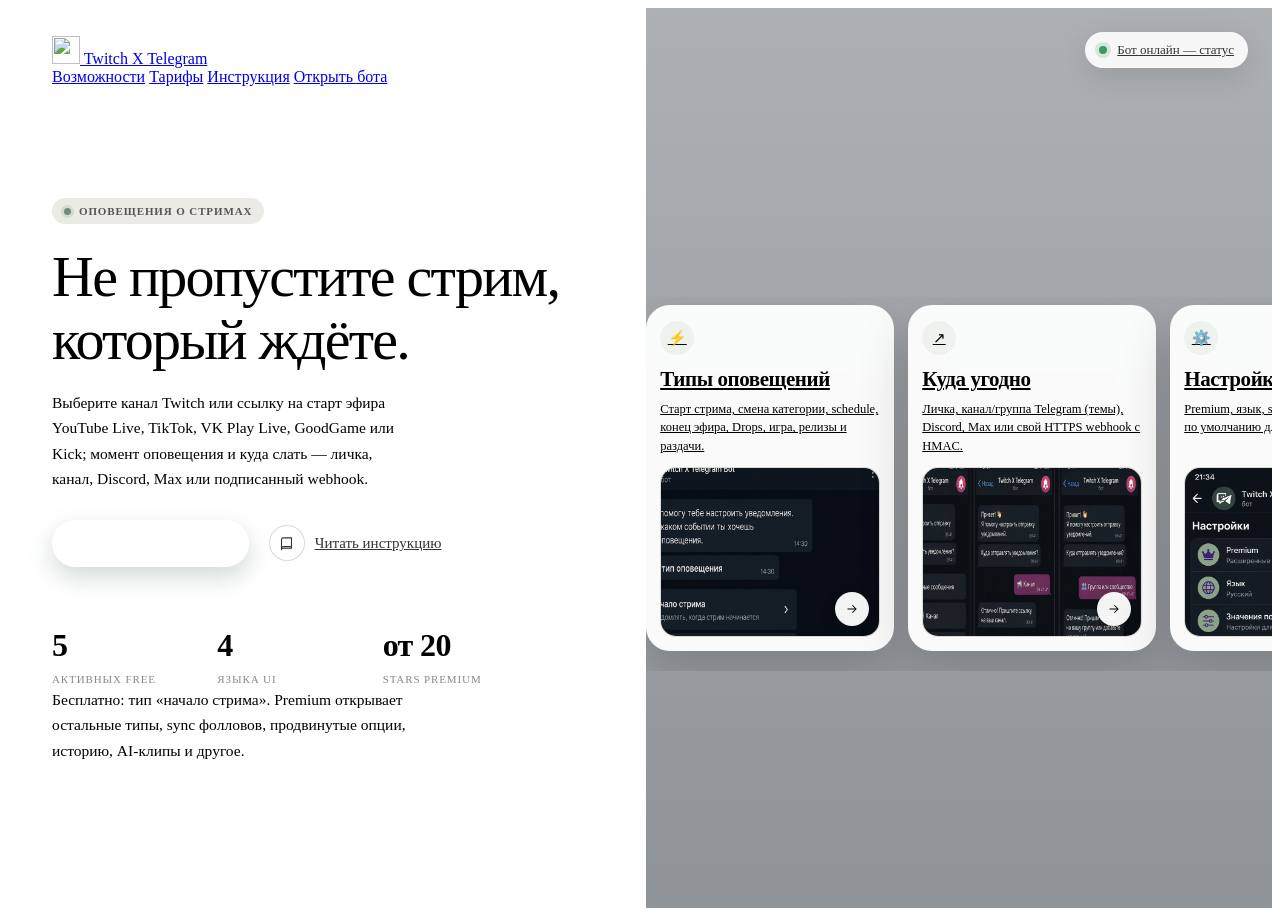
==== commit 905a0dd0: "Expand Stillwater landing cards and restyle docs chrome. Split settings, history, schedule, and chat" ====
--- a/webapp/site/index.html
+++ b/webapp/site/index.html
@@ -5,100 +5,40 @@
   <meta name="viewport" content="width=device-width, initial-scale=1" />
   <title>Twitch X Telegram — оповещения о стримах</title>
   <meta name="description" content="Старт стрима на Twitch, YouTube Live, TikTok, VK Play, GoodGame и Kick — в Telegram, Discord, Max или на ваш HTTPS webhook. Бесплатно и Premium за Stars." />
+  <link rel="canonical" href="https://twitchbot.games/">
+  <meta property="og:title" content="Twitch X Telegram">
+  <meta property="og:description" content="Оповещения о стримах в Telegram, Discord, Max или на ваш webhook.">
+  <meta property="og:url" content="https://twitchbot.games/">
+  <meta property="og:image" content="https://twitchbot.games/site/images/logo-square.png">
+  <link rel="icon" href="/site/images/logo-square.png" type="image/png">
   <link rel="preconnect" href="https://fonts.googleapis.com" />
   <link rel="preconnect" href="https://fonts.gstatic.com" crossorigin />
   <link href="https://fonts.googleapis.com/css2?family=Cormorant+Garamond:ital,wght@0,500;0,600;1,500&family=Inter:wght@400;500;600&display=swap" rel="stylesheet" />
+  <link rel="stylesheet" href="/site/css/stillwater.css">
   <style>
     :root {
-      --bg: #f4f2ee;
-      --ink: #1c1c1c;
-      --muted: #6b6b6b;
-      --sage: #5e7a6e;
-      --sage-deep: #4f6a5d;
-      --line: rgba(0, 0, 0, 0.08);
-      --serif: "Cormorant Garamond", Georgia, serif;
-      --sans: Inter, system-ui, sans-serif;
       --hero: url("/site/images/hero-bg.jpg");
       --shot-menu: url("/assets/gallery/ph-gallery-01-main-menu.ru.png");
       --shot-types: url("/assets/gallery/ph-gallery-02-alert-types.ru.png");
       --shot-dest: url("/assets/gallery/ph-gallery-05-destinations.ru.png");
     }
 
-    * { box-sizing: border-box; margin: 0; padding: 0; }
-
-    html, body {
-      min-height: 100%;
-      background: var(--bg);
-      color: var(--ink);
-      font-family: var(--sans);
-      -webkit-font-smoothing: antialiased;
-    }
-
-    a { color: inherit; text-decoration: none; }
+    body.sw { overflow-x: hidden; }
 
     .page {
       min-height: 100vh;
       display: grid;
-      grid-template-columns: minmax(320px, 1.05fr) minmax(320px, 1fr);
+      grid-template-columns: minmax(300px, 1.02fr) minmax(300px, 1fr);
     }
 
     .left {
       display: flex;
       flex-direction: column;
-      padding: 28px 48px 36px;
-      background: var(--bg);
-    }
-
-    .nav {
-      display: flex;
-      align-items: center;
-      justify-content: space-between;
-      gap: 24px;
-      margin-bottom: 56px;
-    }
-
-    .logo {
-      display: inline-flex;
-      align-items: center;
-      gap: 10px;
-      font-family: var(--serif);
-      font-size: 24px;
-      font-weight: 600;
-      letter-spacing: -0.02em;
-      line-height: 1.1;
-    }
-
-    .logo img {
-      width: 28px;
-      height: 28px;
-      border-radius: 8px;
-    }
-
-    .nav-links {
-      display: flex;
-      align-items: center;
-      gap: 22px;
-      font-size: 14px;
-      color: #3a3a3a;
-    }
-
-    .nav-links a:hover { color: var(--sage); }
-
-    .cta-ghost {
-      margin-left: 4px;
-      padding: 10px 18px;
-      border: 1px solid rgba(0, 0, 0, 0.18);
-      border-radius: 999px;
-      font-size: 13.5px;
-      font-weight: 500;
-      background: transparent;
-      transition: background 0.2s ease, border-color 0.2s ease;
-    }
-
-    .cta-ghost:hover {
-      background: rgba(94, 122, 110, 0.08);
-      border-color: var(--sage);
-    }
+      padding: 28px 44px 36px;
+      background: var(--sw-bg);
+    }
+
+    .nav { margin-bottom: 48px; padding: 0; }
 
     .hero {
       flex: 1;
@@ -106,7 +46,7 @@
       flex-direction: column;
       justify-content: center;
       max-width: 540px;
-      padding-bottom: 20px;
+      padding-bottom: 16px;
     }
 
     .badge {
@@ -122,7 +62,7 @@
       font-weight: 600;
       letter-spacing: 0.08em;
       text-transform: uppercase;
-      margin-bottom: 24px;
+      margin-bottom: 22px;
     }
 
     .badge .dot {
@@ -134,28 +74,28 @@
     }
 
     .hero h1 {
-      font-family: var(--serif);
+      font-family: var(--sw-serif);
       font-weight: 500;
       font-size: clamp(40px, 5vw, 58px);
       line-height: 1.08;
       letter-spacing: -0.03em;
-      margin-bottom: 20px;
-    }
-
-    .hero p {
+      margin: 0 0 18px;
+    }
+
+    .hero > p {
       font-size: 15.5px;
       line-height: 1.65;
-      color: var(--muted);
+      color: var(--sw-muted);
       max-width: 46ch;
-      margin-bottom: 30px;
+      margin: 0 0 28px;
     }
 
     .actions {
       display: flex;
       align-items: center;
-      gap: 22px;
+      gap: 20px;
       flex-wrap: wrap;
-      margin-bottom: 40px;
+      margin-bottom: 36px;
     }
 
     .btn-primary {
@@ -164,19 +104,14 @@
       gap: 10px;
       padding: 15px 22px;
       border-radius: 999px;
-      background: var(--sage);
+      background: var(--sw-sage);
       color: #fff;
       font-size: 15px;
       font-weight: 500;
       box-shadow: 0 10px 24px rgba(94, 122, 110, 0.28);
-      transition: background 0.2s ease, transform 0.2s ease;
-    }
-
-    .btn-primary:hover {
-      background: var(--sage-deep);
-      transform: translateY(-1px);
-    }
-
+    }
+
+    .btn-primary:hover { background: var(--sw-sage-deep); }
     .btn-primary svg { width: 16px; height: 16px; }
 
     .btn-link {
@@ -199,23 +134,20 @@
       flex-shrink: 0;
     }
 
-    .btn-link .icon svg {
-      width: 15px;
-      height: 15px;
-    }
+    .btn-link .icon svg { width: 15px; height: 15px; }
 
     .stats {
       display: grid;
       grid-template-columns: repeat(3, minmax(0, 1fr));
       gap: 16px;
-      padding-top: 28px;
-      border-top: 1px solid var(--line);
+      padding-top: 26px;
+      border-top: 1px solid var(--sw-line);
       max-width: 480px;
     }
 
     .stats strong {
       display: block;
-      font-family: var(--serif);
+      font-family: var(--sw-serif);
       font-size: 32px;
       font-weight: 600;
       letter-spacing: -0.02em;
@@ -231,28 +163,28 @@
     }
 
     .footnote {
-      margin-top: 22px;
+      margin-top: 20px;
       font-size: 12px;
       color: #888;
       line-height: 1.5;
       max-width: 46ch;
     }
 
-    .footnote a { text-decoration: underline; text-underline-offset: 2px; }
-
     .right {
       position: relative;
       overflow: hidden;
       background:
-        linear-gradient(180deg, rgba(20, 30, 40, 0.35), rgba(20, 30, 40, 0.45)),
+        linear-gradient(180deg, rgba(20, 30, 40, 0.35), rgba(20, 30, 40, 0.48)),
         var(--hero) center / cover no-repeat;
       min-height: 100vh;
+      display: flex;
+      flex-direction: column;
     }
 
     .live-pill {
       position: absolute;
-      top: 28px;
-      right: 28px;
+      top: 24px;
+      right: 24px;
       z-index: 3;
       display: inline-flex;
       align-items: center;
@@ -264,7 +196,6 @@
       box-shadow: 0 8px 30px rgba(0, 0, 0, 0.12);
       font-size: 13px;
       color: #333;
-      animation: floaty 5s ease-in-out infinite;
     }
 
     .live-pill .dot {
@@ -273,180 +204,149 @@
       border-radius: 50%;
       background: #3d9a63;
       box-shadow: 0 0 0 4px rgba(61, 154, 99, 0.18);
-      animation: pulse 2s ease-in-out infinite;
+    }
+
+    .cards-wrap {
+      flex: 1;
+      display: flex;
+      align-items: center;
+      min-height: 0;
+      padding: 88px 0 36px;
     }
 
     .cards {
-      position: absolute;
-      inset: 0;
-      display: flex;
-      align-items: center;
-      justify-content: center;
+      display: flex;
+      align-items: stretch;
       gap: 14px;
-      padding: 96px 24px 48px;
+      width: 100%;
+      padding: 8px 28px 20px;
+      overflow-x: auto;
+      overflow-y: hidden;
+      scroll-snap-type: x mandatory;
+      -webkit-overflow-scrolling: touch;
+      scrollbar-width: thin;
+    }
+
+    .cards::-webkit-scrollbar { height: 8px; }
+    .cards::-webkit-scrollbar-thumb {
+      background: rgba(255, 255, 255, 0.45);
+      border-radius: 999px;
     }
 
     .card {
-      display: block;
-      width: min(220px, 31%);
-      background: rgba(255, 255, 255, 0.94);
+      flex: 0 0 220px;
+      scroll-snap-align: start;
+      display: flex;
+      flex-direction: column;
+      background: rgba(255, 255, 255, 0.95);
       backdrop-filter: blur(16px);
-      border-radius: 28px;
-      padding: 18px 16px 14px;
-      box-shadow: 0 24px 60px rgba(0, 0, 0, 0.18);
-      animation: rise 0.9s ease both;
+      border-radius: 24px;
+      padding: 16px 14px 14px;
+      box-shadow: 0 20px 50px rgba(0, 0, 0, 0.18);
       color: inherit;
       transition: transform 0.2s ease, box-shadow 0.2s ease;
     }
 
     .card:hover {
-      box-shadow: 0 28px 64px rgba(0, 0, 0, 0.24);
-    }
-
-    .card.alerts {
-      transform: translateY(28px);
-      animation-delay: 0.08s;
-    }
-
-    .card.dest {
-      transform: translateY(-8px);
-      animation-delay: 0.14s;
-    }
-
-    .card.advanced {
-      transform: translateY(16px);
-      animation-delay: 0.2s;
-    }
-
-    .card.alerts:hover { transform: translateY(24px); }
-    .card.dest:hover { transform: translateY(-12px); }
-    .card.advanced:hover { transform: translateY(12px); }
+      transform: translateY(-4px);
+      box-shadow: 0 26px 56px rgba(0, 0, 0, 0.22);
+    }
 
     .card-icon {
-      width: 36px;
-      height: 36px;
+      width: 34px;
+      height: 34px;
       border-radius: 50%;
       display: grid;
       place-items: center;
       background: #eef2ef;
-      color: var(--sage);
-      margin-bottom: 14px;
-      font-size: 16px;
+      margin-bottom: 12px;
+      font-size: 15px;
     }
 
     .card h3 {
-      font-family: var(--serif);
-      font-size: 22px;
+      font-family: var(--sw-serif);
+      font-size: 21px;
       font-weight: 600;
       letter-spacing: -0.02em;
-      margin-bottom: 8px;
+      margin: 0 0 8px;
     }
 
     .card p {
       font-size: 12.5px;
-      line-height: 1.5;
-      color: var(--muted);
-      margin-bottom: 14px;
-      min-height: 4.6em;
+      line-height: 1.45;
+      color: var(--sw-muted);
+      margin: 0 0 12px;
+      min-height: 3.6em;
+      flex: 1;
     }
 
     .card-media {
       position: relative;
-      height: 150px;
-      border-radius: 18px;
+      height: 168px;
+      border-radius: 16px;
       overflow: hidden;
-      background: #ddd center top / cover no-repeat;
+      background: #e8e6e0;
       border: 1px solid rgba(0, 0, 0, 0.06);
-    }
-
-    .card.alerts .card-media { background-image: var(--shot-types); }
-    .card.dest .card-media { background-image: var(--shot-dest); }
-    .card.advanced .card-media { background-image: var(--shot-menu); }
+      flex-shrink: 0;
+    }
+
+    .card-media img {
+      width: 100%;
+      height: 100%;
+      object-fit: cover;
+      object-position: center top;
+      display: block;
+    }
 
     .card-link {
       position: absolute;
-      right: 12px;
-      bottom: 12px;
-      width: 36px;
-      height: 36px;
+      right: 10px;
+      bottom: 10px;
+      width: 34px;
+      height: 34px;
       border-radius: 50%;
       background: rgba(255, 255, 255, 0.95);
-      box-shadow: 0 6px 16px rgba(0, 0, 0, 0.18);
+      box-shadow: 0 6px 16px rgba(0, 0, 0, 0.16);
       display: grid;
       place-items: center;
-      color: var(--ink);
-    }
-
-    .card-link svg {
-      width: 14px;
-      height: 14px;
-    }
-
-    @keyframes pulse {
-      0%, 100% { transform: scale(1); opacity: 1; }
-      50% { transform: scale(1.15); opacity: 0.75; }
-    }
-
-    @keyframes floaty {
-      0%, 100% { transform: translateY(0); }
-      50% { transform: translateY(-4px); }
-    }
-
-    @keyframes rise {
-      from { opacity: 0; transform: translateY(36px); }
-      to { opacity: 1; }
-    }
-
-    @media (max-width: 1100px) {
-      .cards { flex-wrap: wrap; align-content: center; }
-      .card { width: min(220px, 46%); }
-      .card.alerts,
-      .card.dest,
-      .card.advanced { transform: none; }
-      .card.alerts:hover,
-      .card.dest:hover,
-      .card.advanced:hover { transform: translateY(-4px); }
+      pointer-events: none;
+    }
+
+    .card-link svg { width: 14px; height: 14px; }
+
+    .cards-hint {
+      display: none;
+      text-align: center;
+      color: rgba(255, 255, 255, 0.78);
+      font-size: 12px;
+      letter-spacing: 0.04em;
+      padding: 0 16px 18px;
     }
 
     @media (max-width: 980px) {
       .page { grid-template-columns: 1fr; }
-      .left { padding: 22px 24px 28px; }
-      .nav { margin-bottom: 36px; flex-wrap: wrap; }
-      .nav-links { display: none; }
-      .right { min-height: 78vh; }
-      .cards { padding: 88px 20px 36px; }
-    }
-
-    @media (max-width: 560px) {
-      .cards {
-        flex-direction: column;
-        align-items: stretch;
-        padding: 88px 20px 28px;
-      }
-      .card,
-      .card.alerts,
-      .card.dest,
-      .card.advanced {
-        width: 100%;
-        transform: none;
-      }
-      .stats { max-width: none; }
+      .left { padding: 20px 20px 24px; }
+      .nav-links-desktop { display: none; }
+      .right { min-height: 62vh; }
+      .cards-wrap { padding-top: 72px; }
+      .card { flex-basis: min(230px, 78vw); }
+      .cards-hint { display: block; }
     }
   </style>
 </head>
-<body>
+<body class="sw">
   <div class="page">
     <section class="left">
-      <header class="nav">
-        <a class="logo" href="https://twitchbot.games/">
+      <header class="sw-nav nav">
+        <a class="sw-logo" href="/">
           <img src="/site/images/logo-square.png" alt="" width="28" height="28" />
           Twitch X Telegram
         </a>
-        <nav class="nav-links" aria-label="Навигация">
+        <nav class="sw-nav-links nav-links-desktop" aria-label="Навигация">
           <a href="#features">Возможности</a>
           <a href="#pricing">Тарифы</a>
-          <a href="https://twitchbot.games/guide?lang=ru">Инструкция</a>
-          <a class="cta-ghost" href="https://t.me/twitchbot_game?start=site">Открыть бота</a>
+          <a href="/guide?lang=ru">Инструкция</a>
+          <a class="sw-cta" href="https://t.me/twitchbot_game?start=site">Открыть бота</a>
         </nav>
       </header>
 
@@ -465,7 +365,7 @@
               <path d="M5 12h14M13 6l6 6-6 6" stroke="currentColor" stroke-width="1.8" stroke-linecap="round" stroke-linejoin="round"/>
             </svg>
           </a>
-          <a class="btn-link" href="https://twitchbot.games/guide?lang=ru">
+          <a class="btn-link" href="/guide?lang=ru">
             <span class="icon" aria-hidden="true">
               <svg viewBox="0 0 24 24" fill="none">
                 <path d="M4 5.5A2.5 2.5 0 0 1 6.5 3H20v16.5H6.5A2.5 2.5 0 0 0 4 22V5.5Z" stroke="currentColor" stroke-width="1.7" stroke-linejoin="round"/>
@@ -502,40 +402,82 @@
         Бот онлайн — статус
       </a>
 
-      <div class="cards">
-        <a class="card alerts" href="https://twitchbot.games/guide?lang=ru#new">
-          <div class="card-icon" aria-hidden="true">⚡</div>
-          <h3>Типы оповещений</h3>
-          <p>Старт стрима, смена категории, schedule, конец эфира, Drops, игра, релизы и раздачи.</p>
-          <div class="card-media">
-            <span class="card-link" aria-hidden="true">
-              <svg viewBox="0 0 24 24" fill="none"><path d="M5 12h14M13 6l6 6-6 6" stroke="currentColor" stroke-width="1.8" stroke-linecap="round" stroke-linejoin="round"/></svg>
-            </span>
-          </div>
-        </a>
-
-        <a class="card dest" href="https://twitchbot.games/guide?lang=ru#new">
-          <div class="card-icon" aria-hidden="true">↗</div>
-          <h3>Куда угодно</h3>
-          <p>Личка, канал/группа Telegram (темы), Discord, Max или свой HTTPS webhook с HMAC.</p>
-          <div class="card-media">
-            <span class="card-link" aria-hidden="true">
-              <svg viewBox="0 0 24 24" fill="none"><path d="M5 12h14M13 6l6 6-6 6" stroke="currentColor" stroke-width="1.8" stroke-linecap="round" stroke-linejoin="round"/></svg>
-            </span>
-          </div>
-        </a>
-
-        <a class="card advanced" href="https://twitchbot.games/guide?lang=ru#menu">
-          <div class="card-icon" aria-hidden="true">✦</div>
-          <h3>Продвинутые фичи</h3>
-          <p>Настройки, история оповещений, управление расписанием и чат стрима.</p>
-          <div class="card-media">
-            <span class="card-link" aria-hidden="true">
-              <svg viewBox="0 0 24 24" fill="none"><path d="M5 12h14M13 6l6 6-6 6" stroke="currentColor" stroke-width="1.8" stroke-linecap="round" stroke-linejoin="round"/></svg>
-            </span>
-          </div>
-        </a>
+      <div class="cards-wrap">
+        <div class="cards">
+          <a class="card" href="/guide?lang=ru#new">
+            <div class="card-icon" aria-hidden="true">⚡</div>
+            <h3>Типы оповещений</h3>
+            <p>Старт стрима, смена категории, schedule, конец эфира, Drops, игра, релизы и раздачи.</p>
+            <div class="card-media">
+              <img src="/assets/gallery/cards/card-alerts.ru.png" alt="Типы оповещений" width="720" height="960" loading="lazy" />
+              <span class="card-link" aria-hidden="true">
+                <svg viewBox="0 0 24 24" fill="none"><path d="M5 12h14M13 6l6 6-6 6" stroke="currentColor" stroke-width="1.8" stroke-linecap="round" stroke-linejoin="round"/></svg>
+              </span>
+            </div>
+          </a>
+
+          <a class="card" href="/guide?lang=ru#new">
+            <div class="card-icon" aria-hidden="true">↗</div>
+            <h3>Куда угодно</h3>
+            <p>Личка, канал/группа Telegram (темы), Discord, Max или свой HTTPS webhook с HMAC.</p>
+            <div class="card-media">
+              <img src="/assets/gallery/cards/card-dest.ru.png" alt="Куда слать" width="720" height="960" loading="lazy" />
+              <span class="card-link" aria-hidden="true">
+                <svg viewBox="0 0 24 24" fill="none"><path d="M5 12h14M13 6l6 6-6 6" stroke="currentColor" stroke-width="1.8" stroke-linecap="round" stroke-linejoin="round"/></svg>
+              </span>
+            </div>
+          </a>
+
+          <a class="card" href="/guide?lang=ru#settings">
+            <div class="card-icon" aria-hidden="true">⚙️</div>
+            <h3>Настройки</h3>
+            <p>Premium, язык, sync, топики и настройки по умолчанию для новых оповещений.</p>
+            <div class="card-media">
+              <img src="/assets/gallery/cards/card-settings.ru.png" alt="Настройки" width="720" height="960" loading="lazy" />
+              <span class="card-link" aria-hidden="true">
+                <svg viewBox="0 0 24 24" fill="none"><path d="M5 12h14M13 6l6 6-6 6" stroke="currentColor" stroke-width="1.8" stroke-linecap="round" stroke-linejoin="round"/></svg>
+              </span>
+            </div>
+          </a>
+
+          <a class="card" href="/guide?lang=ru#history">
+            <div class="card-icon" aria-hidden="true">📜</div>
+            <h3>История</h3>
+            <p>Что бот уже отправил: 7 дней бесплатно, 60 дней на Premium.</p>
+            <div class="card-media">
+              <img src="/assets/gallery/cards/card-history.ru.png" alt="История оповещений" width="720" height="960" loading="lazy" />
+              <span class="card-link" aria-hidden="true">
+                <svg viewBox="0 0 24 24" fill="none"><path d="M5 12h14M13 6l6 6-6 6" stroke="currentColor" stroke-width="1.8" stroke-linecap="round" stroke-linejoin="round"/></svg>
+              </span>
+            </div>
+          </a>
+
+          <a class="card" href="/guide?lang=ru#schedule">
+            <div class="card-icon" aria-hidden="true">📅</div>
+            <h3>Расписание</h3>
+            <p>Недельный мастер, слоты на день, отпуск и публикация на Twitch.</p>
+            <div class="card-media">
+              <img src="/assets/gallery/cards/card-schedule.ru.png" alt="Управление расписанием" width="720" height="960" loading="lazy" />
+              <span class="card-link" aria-hidden="true">
+                <svg viewBox="0 0 24 24" fill="none"><path d="M5 12h14M13 6l6 6-6 6" stroke="currentColor" stroke-width="1.8" stroke-linecap="round" stroke-linejoin="round"/></svg>
+              </span>
+            </div>
+          </a>
+
+          <a class="card" href="/guide?lang=ru#chat">
+            <div class="card-icon" aria-hidden="true">💬</div>
+            <h3>Чат</h3>
+            <p>Mini App: смотреть и писать в чат стрима Twitch прямо из Telegram.</p>
+            <div class="card-media">
+              <img src="/assets/gallery/cards/card-chat.ru.png" alt="Чат стрима" width="720" height="960" loading="lazy" />
+              <span class="card-link" aria-hidden="true">
+                <svg viewBox="0 0 24 24" fill="none"><path d="M5 12h14M13 6l6 6-6 6" stroke="currentColor" stroke-width="1.8" stroke-linecap="round" stroke-linejoin="round"/></svg>
+              </span>
+            </div>
+          </a>
+        </div>
       </div>
+      <p class="cards-hint">Листайте карточки →</p>
     </section>
   </div>
 </body>
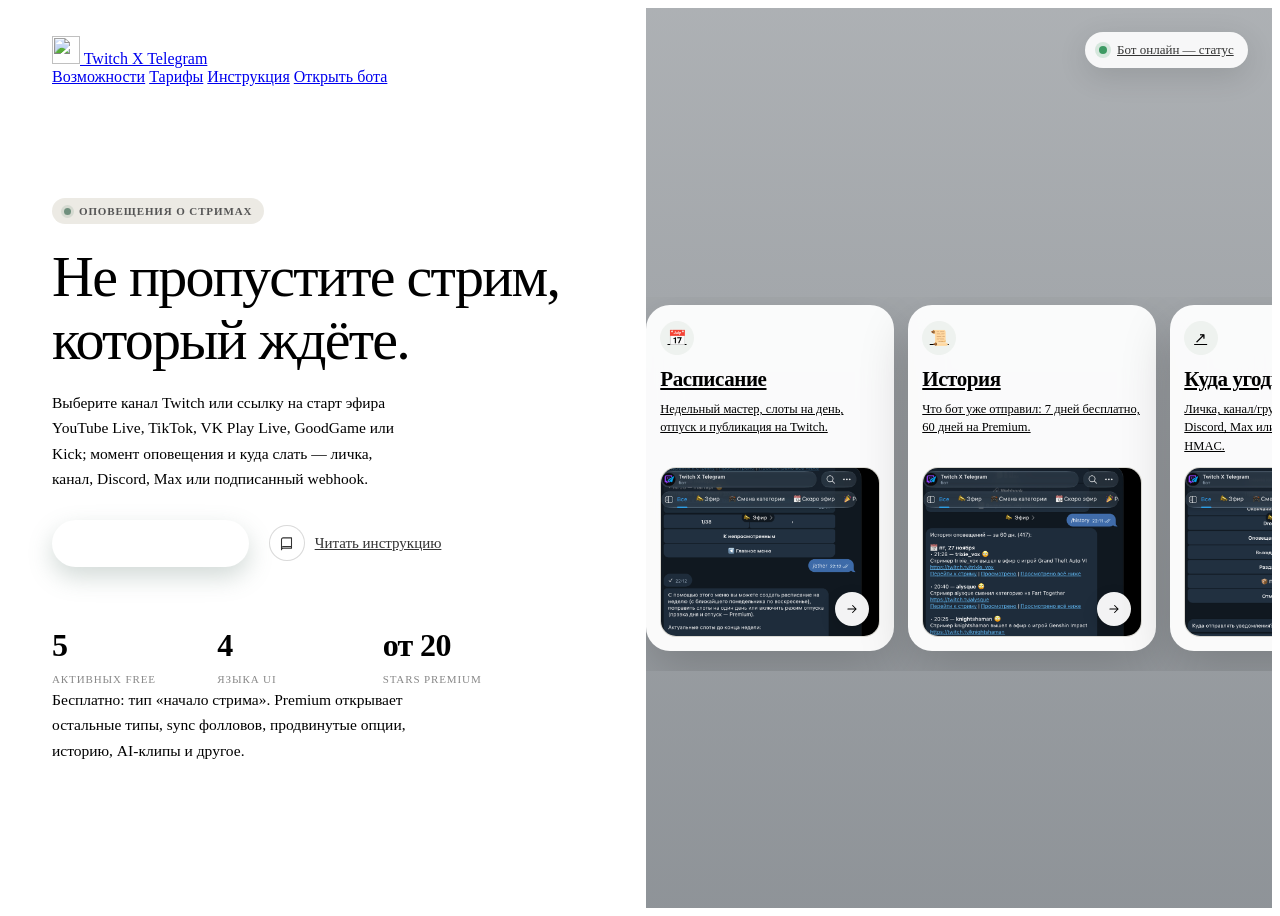
==== commit a4f0e981: "Replace feature screenshots with live Telegram captures. Use the new schedule, history, destination," ====
--- a/webapp/site/index.html
+++ b/webapp/site/index.html
@@ -397,13 +397,49 @@
     </section>
 
     <section class="right" aria-label="Возможности">
-      <a class="live-pill" href="https://pingzen.dev/status/bot-themarfa" target="_blank" rel="noopener">
+      <a class="live-pill" href="https://pingzen.dev/status/twitchbot" target="_blank" rel="noopener">
         <span class="dot" aria-hidden="true"></span>
         Бот онлайн — статус
       </a>
 
       <div class="cards-wrap">
         <div class="cards">
+          <a class="card" href="/guide?lang=ru#schedule">
+            <div class="card-icon" aria-hidden="true">📅</div>
+            <h3>Расписание</h3>
+            <p>Недельный мастер, слоты на день, отпуск и публикация на Twitch.</p>
+            <div class="card-media">
+              <img src="/assets/gallery/cards/card-schedule.ru.png" alt="Управление расписанием" width="720" height="960" loading="lazy" />
+              <span class="card-link" aria-hidden="true">
+                <svg viewBox="0 0 24 24" fill="none"><path d="M5 12h14M13 6l6 6-6 6" stroke="currentColor" stroke-width="1.8" stroke-linecap="round" stroke-linejoin="round"/></svg>
+              </span>
+            </div>
+          </a>
+
+          <a class="card" href="/guide?lang=ru#history">
+            <div class="card-icon" aria-hidden="true">📜</div>
+            <h3>История</h3>
+            <p>Что бот уже отправил: 7 дней бесплатно, 60 дней на Premium.</p>
+            <div class="card-media">
+              <img src="/assets/gallery/cards/card-history.ru.png" alt="История оповещений" width="720" height="960" loading="lazy" />
+              <span class="card-link" aria-hidden="true">
+                <svg viewBox="0 0 24 24" fill="none"><path d="M5 12h14M13 6l6 6-6 6" stroke="currentColor" stroke-width="1.8" stroke-linecap="round" stroke-linejoin="round"/></svg>
+              </span>
+            </div>
+          </a>
+
+          <a class="card" href="/guide?lang=ru#new">
+            <div class="card-icon" aria-hidden="true">↗</div>
+            <h3>Куда угодно</h3>
+            <p>Личка, канал/группа Telegram (темы), Discord, Max или свой HTTPS webhook с HMAC.</p>
+            <div class="card-media">
+              <img src="/assets/gallery/cards/card-dest.ru.png" alt="Куда слать" width="720" height="960" loading="lazy" />
+              <span class="card-link" aria-hidden="true">
+                <svg viewBox="0 0 24 24" fill="none"><path d="M5 12h14M13 6l6 6-6 6" stroke="currentColor" stroke-width="1.8" stroke-linecap="round" stroke-linejoin="round"/></svg>
+              </span>
+            </div>
+          </a>
+
           <a class="card" href="/guide?lang=ru#new">
             <div class="card-icon" aria-hidden="true">⚡</div>
             <h3>Типы оповещений</h3>
@@ -416,54 +452,6 @@
             </div>
           </a>
 
-          <a class="card" href="/guide?lang=ru#new">
-            <div class="card-icon" aria-hidden="true">↗</div>
-            <h3>Куда угодно</h3>
-            <p>Личка, канал/группа Telegram (темы), Discord, Max или свой HTTPS webhook с HMAC.</p>
-            <div class="card-media">
-              <img src="/assets/gallery/cards/card-dest.ru.png" alt="Куда слать" width="720" height="960" loading="lazy" />
-              <span class="card-link" aria-hidden="true">
-                <svg viewBox="0 0 24 24" fill="none"><path d="M5 12h14M13 6l6 6-6 6" stroke="currentColor" stroke-width="1.8" stroke-linecap="round" stroke-linejoin="round"/></svg>
-              </span>
-            </div>
-          </a>
-
-          <a class="card" href="/guide?lang=ru#settings">
-            <div class="card-icon" aria-hidden="true">⚙️</div>
-            <h3>Настройки</h3>
-            <p>Premium, язык, sync, топики и настройки по умолчанию для новых оповещений.</p>
-            <div class="card-media">
-              <img src="/assets/gallery/cards/card-settings.ru.png" alt="Настройки" width="720" height="960" loading="lazy" />
-              <span class="card-link" aria-hidden="true">
-                <svg viewBox="0 0 24 24" fill="none"><path d="M5 12h14M13 6l6 6-6 6" stroke="currentColor" stroke-width="1.8" stroke-linecap="round" stroke-linejoin="round"/></svg>
-              </span>
-            </div>
-          </a>
-
-          <a class="card" href="/guide?lang=ru#history">
-            <div class="card-icon" aria-hidden="true">📜</div>
-            <h3>История</h3>
-            <p>Что бот уже отправил: 7 дней бесплатно, 60 дней на Premium.</p>
-            <div class="card-media">
-              <img src="/assets/gallery/cards/card-history.ru.png" alt="История оповещений" width="720" height="960" loading="lazy" />
-              <span class="card-link" aria-hidden="true">
-                <svg viewBox="0 0 24 24" fill="none"><path d="M5 12h14M13 6l6 6-6 6" stroke="currentColor" stroke-width="1.8" stroke-linecap="round" stroke-linejoin="round"/></svg>
-              </span>
-            </div>
-          </a>
-
-          <a class="card" href="/guide?lang=ru#schedule">
-            <div class="card-icon" aria-hidden="true">📅</div>
-            <h3>Расписание</h3>
-            <p>Недельный мастер, слоты на день, отпуск и публикация на Twitch.</p>
-            <div class="card-media">
-              <img src="/assets/gallery/cards/card-schedule.ru.png" alt="Управление расписанием" width="720" height="960" loading="lazy" />
-              <span class="card-link" aria-hidden="true">
-                <svg viewBox="0 0 24 24" fill="none"><path d="M5 12h14M13 6l6 6-6 6" stroke="currentColor" stroke-width="1.8" stroke-linecap="round" stroke-linejoin="round"/></svg>
-              </span>
-            </div>
-          </a>
-
           <a class="card" href="/guide?lang=ru#chat">
             <div class="card-icon" aria-hidden="true">💬</div>
             <h3>Чат</h3>
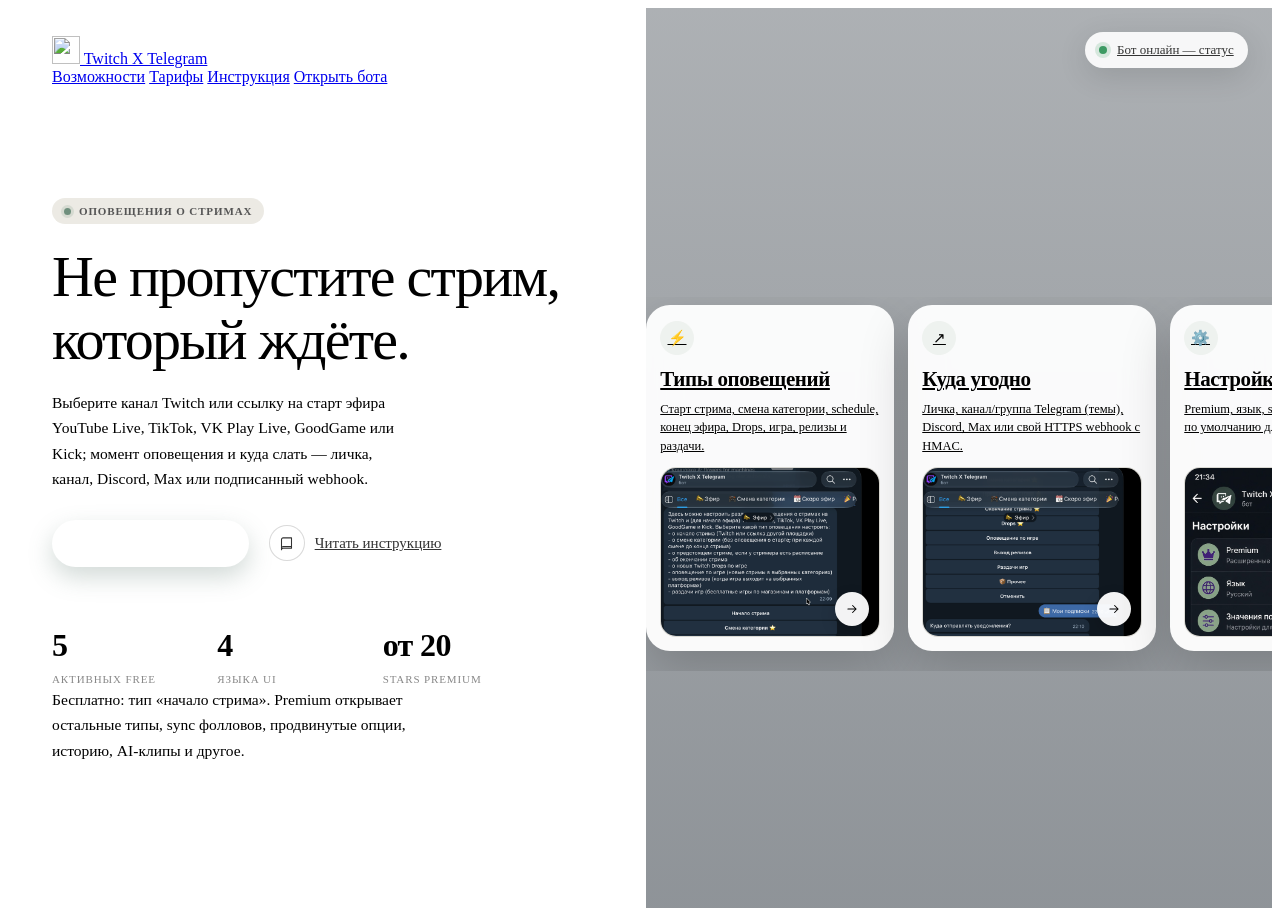
==== commit 5db9efb2: "Restore previous Stillwater card order. Screenshot mapping stays; only the carousel sequence was rev" ====
--- a/webapp/site/index.html
+++ b/webapp/site/index.html
@@ -404,48 +404,60 @@
 
       <div class="cards-wrap">
         <div class="cards">
+          <a class="card" href="/guide?lang=ru#new">
+            <div class="card-icon" aria-hidden="true">⚡</div>
+            <h3>Типы оповещений</h3>
+            <p>Старт стрима, смена категории, schedule, конец эфира, Drops, игра, релизы и раздачи.</p>
+            <div class="card-media">
+              <img src="/assets/gallery/cards/card-alerts.ru.png" alt="Типы оповещений" width="720" height="960" loading="lazy" />
+              <span class="card-link" aria-hidden="true">
+                <svg viewBox="0 0 24 24" fill="none"><path d="M5 12h14M13 6l6 6-6 6" stroke="currentColor" stroke-width="1.8" stroke-linecap="round" stroke-linejoin="round"/></svg>
+              </span>
+            </div>
+          </a>
+
+          <a class="card" href="/guide?lang=ru#new">
+            <div class="card-icon" aria-hidden="true">↗</div>
+            <h3>Куда угодно</h3>
+            <p>Личка, канал/группа Telegram (темы), Discord, Max или свой HTTPS webhook с HMAC.</p>
+            <div class="card-media">
+              <img src="/assets/gallery/cards/card-dest.ru.png" alt="Куда слать" width="720" height="960" loading="lazy" />
+              <span class="card-link" aria-hidden="true">
+                <svg viewBox="0 0 24 24" fill="none"><path d="M5 12h14M13 6l6 6-6 6" stroke="currentColor" stroke-width="1.8" stroke-linecap="round" stroke-linejoin="round"/></svg>
+              </span>
+            </div>
+          </a>
+
+          <a class="card" href="/guide?lang=ru#settings">
+            <div class="card-icon" aria-hidden="true">⚙️</div>
+            <h3>Настройки</h3>
+            <p>Premium, язык, sync, топики и настройки по умолчанию для новых оповещений.</p>
+            <div class="card-media">
+              <img src="/assets/gallery/cards/card-settings.ru.png" alt="Настройки" width="720" height="960" loading="lazy" />
+              <span class="card-link" aria-hidden="true">
+                <svg viewBox="0 0 24 24" fill="none"><path d="M5 12h14M13 6l6 6-6 6" stroke="currentColor" stroke-width="1.8" stroke-linecap="round" stroke-linejoin="round"/></svg>
+              </span>
+            </div>
+          </a>
+
+          <a class="card" href="/guide?lang=ru#history">
+            <div class="card-icon" aria-hidden="true">📜</div>
+            <h3>История</h3>
+            <p>Что бот уже отправил: 7 дней бесплатно, 60 дней на Premium.</p>
+            <div class="card-media">
+              <img src="/assets/gallery/cards/card-history.ru.png" alt="История оповещений" width="720" height="960" loading="lazy" />
+              <span class="card-link" aria-hidden="true">
+                <svg viewBox="0 0 24 24" fill="none"><path d="M5 12h14M13 6l6 6-6 6" stroke="currentColor" stroke-width="1.8" stroke-linecap="round" stroke-linejoin="round"/></svg>
+              </span>
+            </div>
+          </a>
+
           <a class="card" href="/guide?lang=ru#schedule">
             <div class="card-icon" aria-hidden="true">📅</div>
             <h3>Расписание</h3>
             <p>Недельный мастер, слоты на день, отпуск и публикация на Twitch.</p>
             <div class="card-media">
               <img src="/assets/gallery/cards/card-schedule.ru.png" alt="Управление расписанием" width="720" height="960" loading="lazy" />
-              <span class="card-link" aria-hidden="true">
-                <svg viewBox="0 0 24 24" fill="none"><path d="M5 12h14M13 6l6 6-6 6" stroke="currentColor" stroke-width="1.8" stroke-linecap="round" stroke-linejoin="round"/></svg>
-              </span>
-            </div>
-          </a>
-
-          <a class="card" href="/guide?lang=ru#history">
-            <div class="card-icon" aria-hidden="true">📜</div>
-            <h3>История</h3>
-            <p>Что бот уже отправил: 7 дней бесплатно, 60 дней на Premium.</p>
-            <div class="card-media">
-              <img src="/assets/gallery/cards/card-history.ru.png" alt="История оповещений" width="720" height="960" loading="lazy" />
-              <span class="card-link" aria-hidden="true">
-                <svg viewBox="0 0 24 24" fill="none"><path d="M5 12h14M13 6l6 6-6 6" stroke="currentColor" stroke-width="1.8" stroke-linecap="round" stroke-linejoin="round"/></svg>
-              </span>
-            </div>
-          </a>
-
-          <a class="card" href="/guide?lang=ru#new">
-            <div class="card-icon" aria-hidden="true">↗</div>
-            <h3>Куда угодно</h3>
-            <p>Личка, канал/группа Telegram (темы), Discord, Max или свой HTTPS webhook с HMAC.</p>
-            <div class="card-media">
-              <img src="/assets/gallery/cards/card-dest.ru.png" alt="Куда слать" width="720" height="960" loading="lazy" />
-              <span class="card-link" aria-hidden="true">
-                <svg viewBox="0 0 24 24" fill="none"><path d="M5 12h14M13 6l6 6-6 6" stroke="currentColor" stroke-width="1.8" stroke-linecap="round" stroke-linejoin="round"/></svg>
-              </span>
-            </div>
-          </a>
-
-          <a class="card" href="/guide?lang=ru#new">
-            <div class="card-icon" aria-hidden="true">⚡</div>
-            <h3>Типы оповещений</h3>
-            <p>Старт стрима, смена категории, schedule, конец эфира, Drops, игра, релизы и раздачи.</p>
-            <div class="card-media">
-              <img src="/assets/gallery/cards/card-alerts.ru.png" alt="Типы оповещений" width="720" height="960" loading="lazy" />
               <span class="card-link" aria-hidden="true">
                 <svg viewBox="0 0 24 24" fill="none"><path d="M5 12h14M13 6l6 6-6 6" stroke="currentColor" stroke-width="1.8" stroke-linecap="round" stroke-linejoin="round"/></svg>
               </span>
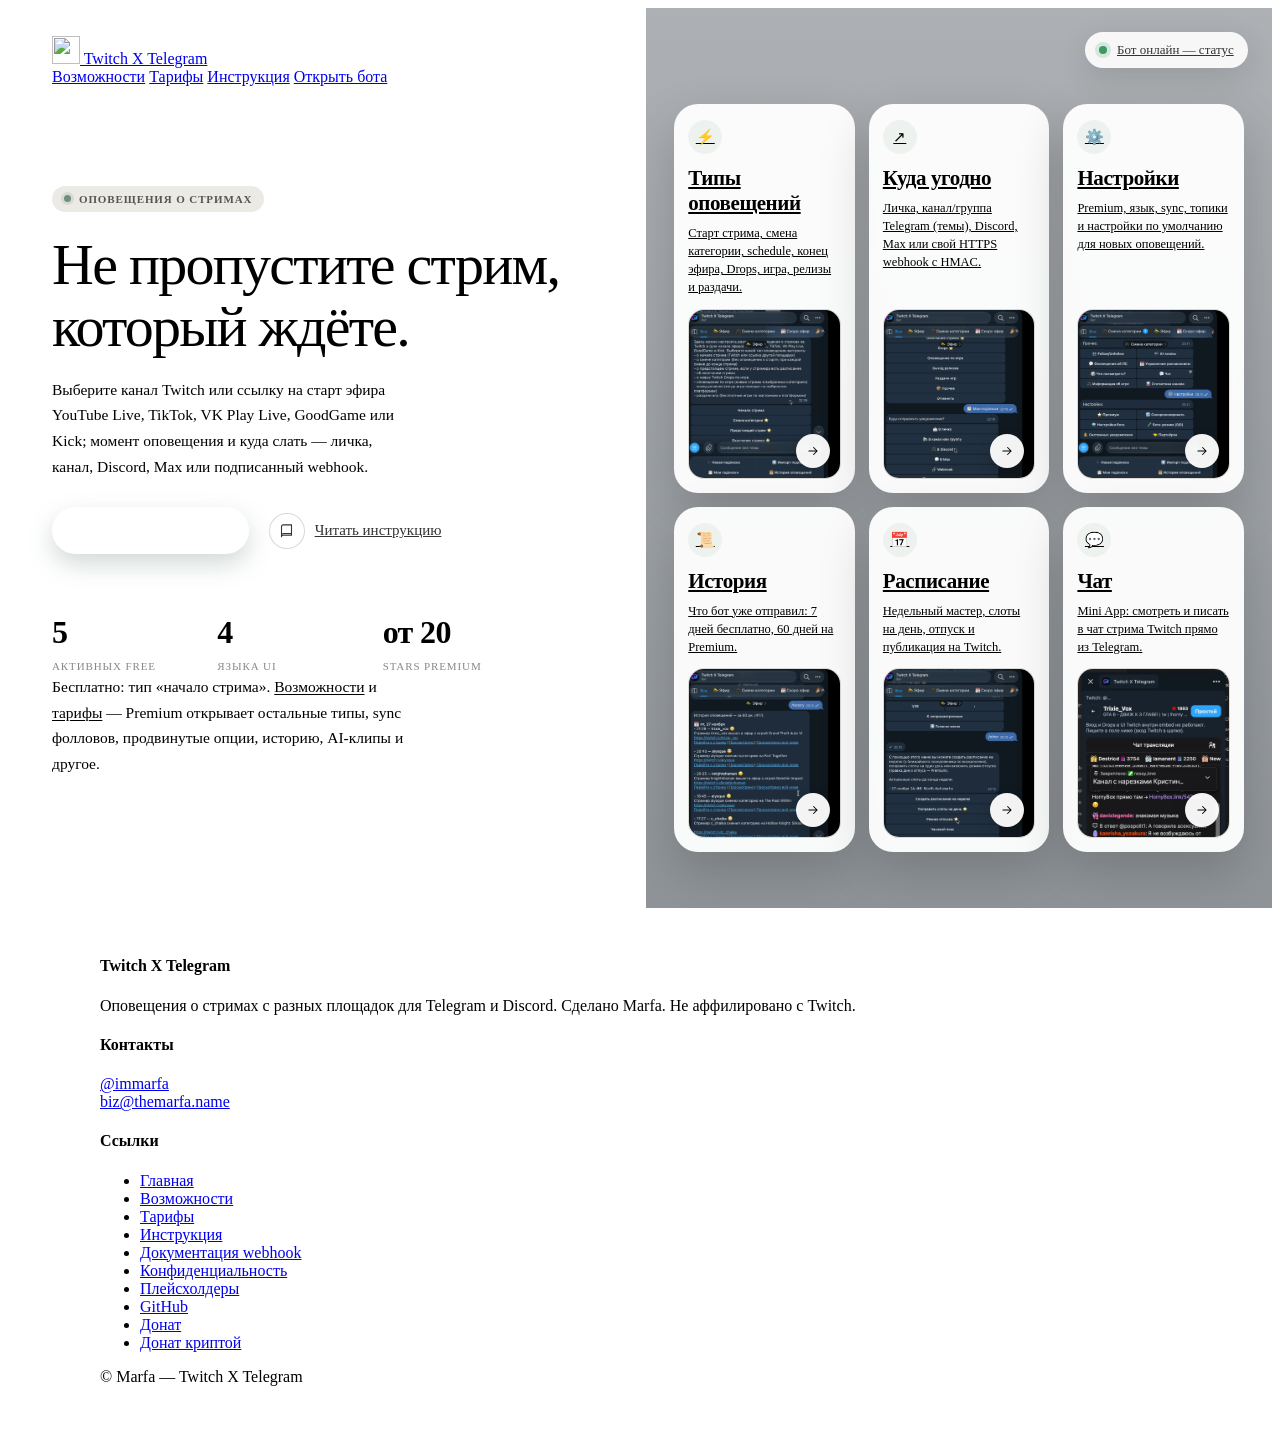
==== commit 28ce6037: "Ship Stillwater pages for features and pricing. Drop unused menu/template/import gallery shots; refr" ====
--- a/webapp/site/index.html
+++ b/webapp/site/index.html
@@ -18,9 +18,6 @@
   <style>
     :root {
       --hero: url("/site/images/hero-bg.jpg");
-      --shot-menu: url("/assets/gallery/ph-gallery-01-main-menu.ru.png");
-      --shot-types: url("/assets/gallery/ph-gallery-02-alert-types.ru.png");
-      --shot-dest: url("/assets/gallery/ph-gallery-05-destinations.ru.png");
     }
 
     body.sw { overflow-x: hidden; }
@@ -143,6 +140,16 @@
       padding-top: 26px;
       border-top: 1px solid var(--sw-line);
       max-width: 480px;
+      color: inherit;
+      text-decoration: none;
+    }
+
+    .stats:hover strong { color: var(--sw-sage); }
+
+    .footnote a {
+      color: var(--sw-sage);
+      text-decoration: underline;
+      text-underline-offset: 2px;
     }
 
     .stats strong {
@@ -215,29 +222,18 @@
     }
 
     .cards {
-      display: flex;
-      align-items: stretch;
+      display: grid;
+      grid-template-columns: repeat(3, minmax(0, 1fr));
       gap: 14px;
       width: 100%;
       padding: 8px 28px 20px;
-      overflow-x: auto;
-      overflow-y: hidden;
-      scroll-snap-type: x mandatory;
-      -webkit-overflow-scrolling: touch;
-      scrollbar-width: thin;
-    }
-
-    .cards::-webkit-scrollbar { height: 8px; }
-    .cards::-webkit-scrollbar-thumb {
-      background: rgba(255, 255, 255, 0.45);
-      border-radius: 999px;
+      overflow: visible;
     }
 
     .card {
-      flex: 0 0 220px;
-      scroll-snap-align: start;
       display: flex;
       flex-direction: column;
+      min-width: 0;
       background: rgba(255, 255, 255, 0.95);
       backdrop-filter: blur(16px);
       border-radius: 24px;
@@ -323,13 +319,41 @@
       padding: 0 16px 18px;
     }
 
+    .landing-footer {
+      width: min(1080px, 100%);
+      margin: 0 auto;
+      padding: 28px 20px 48px;
+    }
+
+    @media (max-width: 1200px) and (min-width: 981px) {
+      .cards { grid-template-columns: repeat(2, minmax(0, 1fr)); }
+      .card-media { height: 148px; }
+    }
+
     @media (max-width: 980px) {
       .page { grid-template-columns: 1fr; }
       .left { padding: 20px 20px 24px; }
       .nav-links-desktop { display: none; }
       .right { min-height: 62vh; }
       .cards-wrap { padding-top: 72px; }
-      .card { flex-basis: min(230px, 78vw); }
+      .cards {
+        display: flex;
+        align-items: stretch;
+        overflow-x: auto;
+        overflow-y: hidden;
+        scroll-snap-type: x mandatory;
+        -webkit-overflow-scrolling: touch;
+        scrollbar-width: thin;
+      }
+      .cards::-webkit-scrollbar { height: 8px; }
+      .cards::-webkit-scrollbar-thumb {
+        background: rgba(255, 255, 255, 0.45);
+        border-radius: 999px;
+      }
+      .card {
+        flex: 0 0 min(230px, 78vw);
+        scroll-snap-align: start;
+      }
       .cards-hint { display: block; }
     }
   </style>
@@ -343,8 +367,8 @@
           Twitch X Telegram
         </a>
         <nav class="sw-nav-links nav-links-desktop" aria-label="Навигация">
-          <a href="#features">Возможности</a>
-          <a href="#pricing">Тарифы</a>
+          <a href="/features?lang=ru">Возможности</a>
+          <a href="/pricing?lang=ru">Тарифы</a>
           <a href="/guide?lang=ru">Инструкция</a>
           <a class="sw-cta" href="https://t.me/twitchbot_game?start=site">Открыть бота</a>
         </nav>
@@ -375,7 +399,7 @@
             Читать инструкцию
           </a>
         </div>
-        <div class="stats" id="pricing" aria-label="Кратко о тарифах">
+        <a class="stats" href="/pricing?lang=ru" aria-label="Кратко о тарифах">
           <div>
             <strong>5</strong>
             <span>Активных free</span>
@@ -388,9 +412,10 @@
             <strong>от 20</strong>
             <span>Stars Premium</span>
           </div>
-        </div>
-        <p class="footnote" id="features">
-          Бесплатно: тип «начало стрима». Premium открывает остальные типы, sync фолловов,
+        </a>
+        <p class="footnote">
+          Бесплатно: тип «начало стрима». <a href="/features?lang=ru">Возможности</a>
+          и <a href="/pricing?lang=ru">тарифы</a> — Premium открывает остальные типы, sync фолловов,
           продвинутые опции, историю, AI-клипы и другое.
         </p>
       </div>
@@ -480,5 +505,35 @@
       <p class="cards-hint">Листайте карточки →</p>
     </section>
   </div>
+
+  <div class="landing-footer">
+    <footer class="sw-footer">
+      <div>
+        <h4>Twitch X Telegram</h4>
+        <p>Оповещения о стримах с разных площадок для Telegram и Discord. Сделано Marfa. Не аффилировано с Twitch.</p>
+      </div>
+      <div>
+        <h4>Контакты</h4>
+        <p><a href="https://t.me/immarfa">@immarfa</a><br>
+        <a href="mailto:biz@themarfa.name">biz@themarfa.name</a></p>
+      </div>
+      <div>
+        <h4>Ссылки</h4>
+        <ul>
+          <li><a href="/">Главная</a></li>
+          <li><a href="/features?lang=ru">Возможности</a></li>
+          <li><a href="/pricing?lang=ru">Тарифы</a></li>
+          <li><a href="/guide?lang=ru">Инструкция</a></li>
+          <li><a href="/webhook?lang=ru">Документация webhook</a></li>
+          <li><a href="/privacy?lang=ru">Конфиденциальность</a></li>
+          <li><a href="/placeholders?lang=ru">Плейсхолдеры</a></li>
+          <li><a href="https://github.com/Marfa/twitch-telegram-bot">GitHub</a></li>
+          <li><a href="https://www.donationalerts.com/r/themarfa">Донат</a></li>
+          <li><a href="https://nowpayments.io/donation/themarfa">Донат криптой</a></li>
+        </ul>
+      </div>
+      <div class="sw-copy">© Marfa — Twitch X Telegram</div>
+    </footer>
+  </div>
 </body>
 </html>
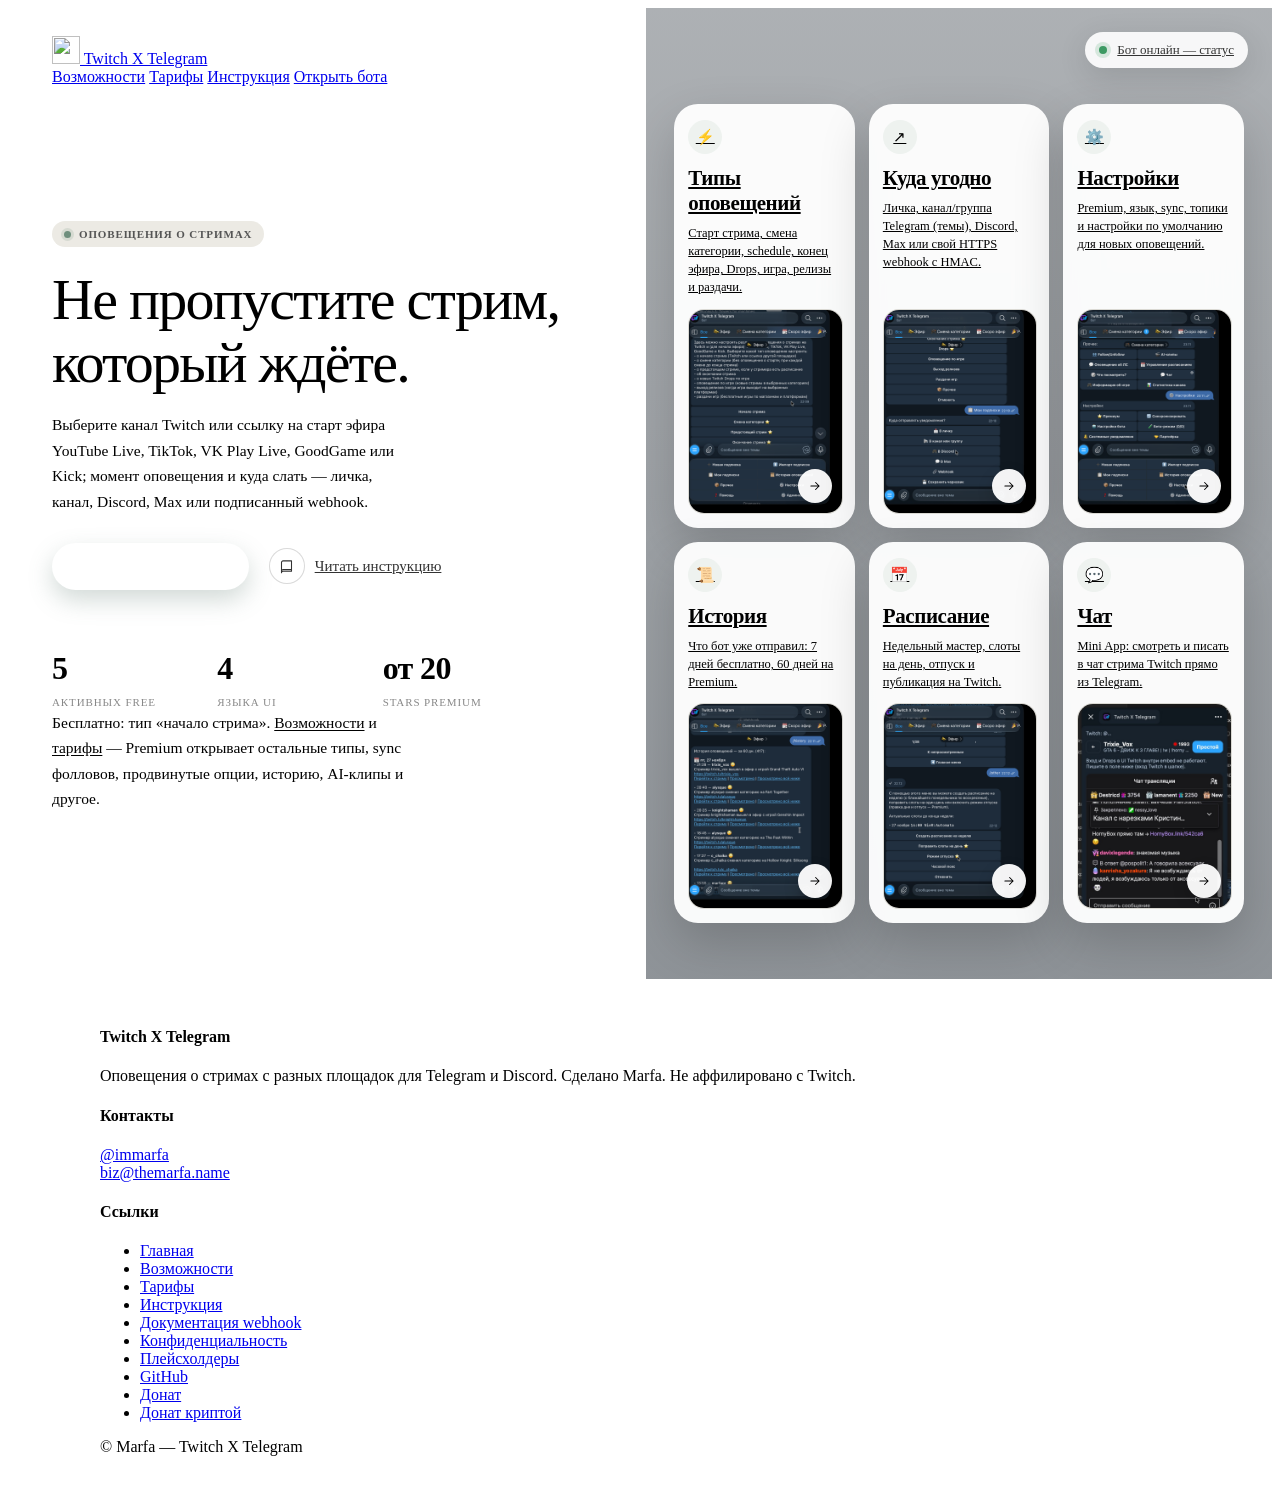
==== commit deaccaa2: "Fix landing card image scaling and restore mobile nav. Drop the Stillwater demo mirror so only webap" ====
--- a/webapp/site/index.html
+++ b/webapp/site/index.html
@@ -278,7 +278,8 @@
 
     .card-media {
       position: relative;
-      height: 168px;
+      aspect-ratio: 3 / 4;
+      width: 100%;
       border-radius: 16px;
       overflow: hidden;
       background: #e8e6e0;
@@ -287,6 +288,8 @@
     }
 
     .card-media img {
+      position: absolute;
+      inset: 0;
       width: 100%;
       height: 100%;
       object-fit: cover;
@@ -327,13 +330,24 @@
 
     @media (max-width: 1200px) and (min-width: 981px) {
       .cards { grid-template-columns: repeat(2, minmax(0, 1fr)); }
-      .card-media { height: 148px; }
     }
 
     @media (max-width: 980px) {
       .page { grid-template-columns: 1fr; }
       .left { padding: 20px 20px 24px; }
-      .nav-links-desktop { display: none; }
+      .nav {
+        flex-direction: column;
+        align-items: flex-start;
+        gap: 14px;
+        margin-bottom: 28px;
+      }
+      .nav-links-desktop {
+        display: flex;
+        flex-wrap: wrap;
+        width: 100%;
+        gap: 10px 14px;
+        font-size: 13px;
+      }
       .right { min-height: 62vh; }
       .cards-wrap { padding-top: 72px; }
       .cards {
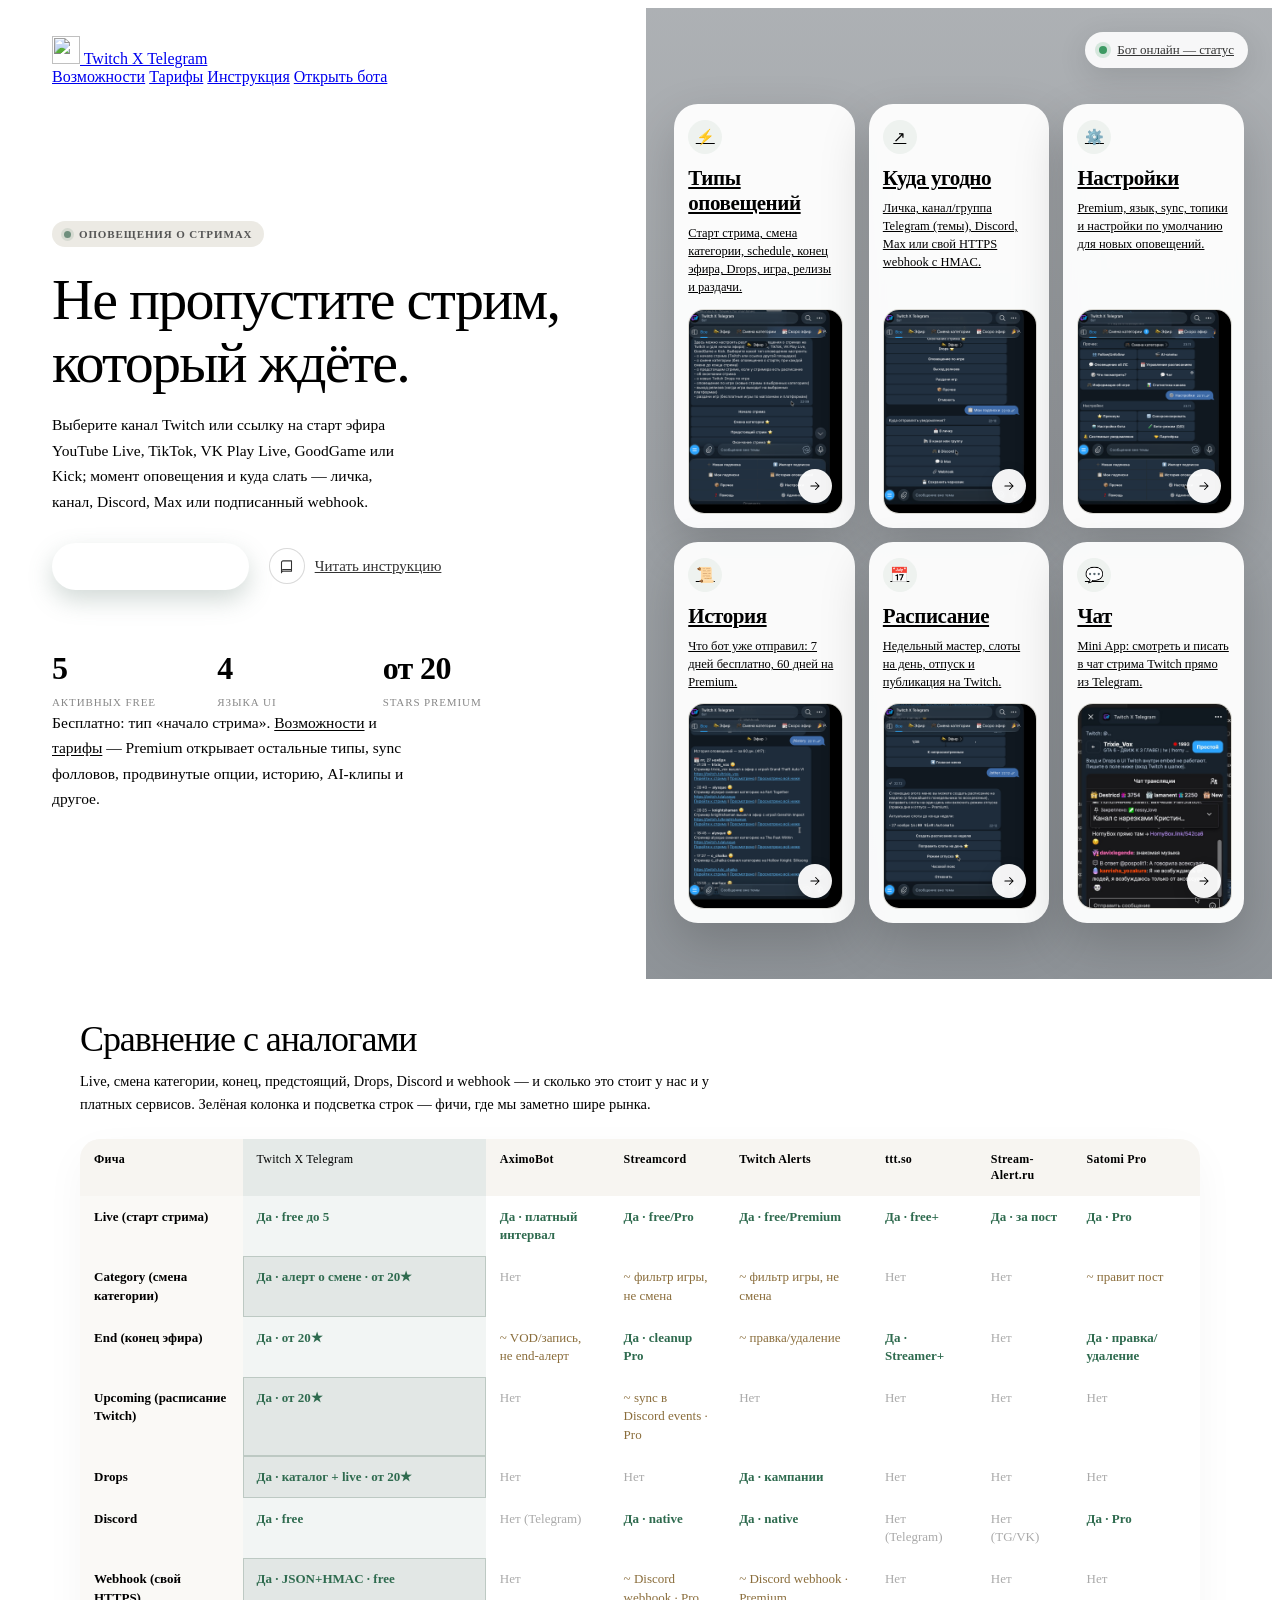
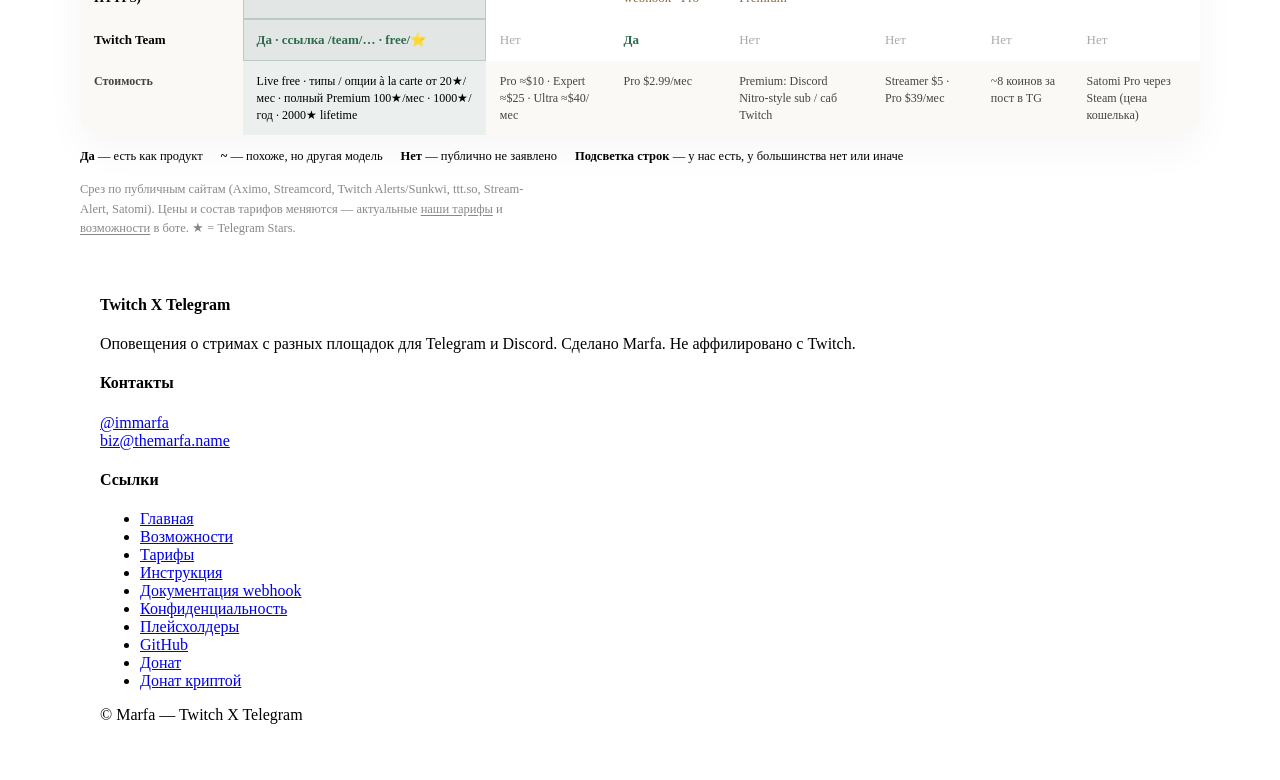
==== commit 354f2ded: "Add Twitch Teams stream alerts with team placeholders. Detect /team/… links in the wizard, poll Heli" ====
--- a/webapp/site/index.html
+++ b/webapp/site/index.html
@@ -326,6 +326,139 @@
       width: min(1080px, 100%);
       margin: 0 auto;
       padding: 28px 20px 48px;
+    }
+
+    .compare {
+      width: min(1120px, 100%);
+      margin: 0 auto;
+      padding: 40px 20px 8px;
+    }
+
+    .compare-head {
+      max-width: 640px;
+      margin-bottom: 22px;
+    }
+
+    .compare-head h2 {
+      font-family: var(--sw-serif);
+      font-weight: 500;
+      font-size: clamp(28px, 4vw, 36px);
+      letter-spacing: -0.03em;
+      line-height: 1.15;
+      margin: 0 0 10px;
+    }
+
+    .compare-head p {
+      margin: 0;
+      color: var(--sw-muted);
+      font-size: 14.5px;
+      line-height: 1.6;
+    }
+
+    .compare-scroll {
+      overflow-x: auto;
+      -webkit-overflow-scrolling: touch;
+      border: 1px solid var(--sw-line);
+      border-radius: 20px;
+      background: #fff;
+      box-shadow: 0 14px 40px rgba(0, 0, 0, 0.04);
+    }
+
+    .compare-table {
+      width: 100%;
+      min-width: 920px;
+      border-collapse: collapse;
+      font-size: 13px;
+    }
+
+    .compare-table th,
+    .compare-table td {
+      padding: 12px 14px;
+      border-bottom: 1px solid var(--sw-line);
+      text-align: left;
+      vertical-align: top;
+      line-height: 1.4;
+    }
+
+    .compare-table thead th {
+      background: #f7f5f1;
+      font-weight: 600;
+      font-size: 12px;
+      letter-spacing: 0.02em;
+      position: sticky;
+      top: 0;
+      z-index: 1;
+    }
+
+    .compare-table th:first-child,
+    .compare-table td:first-child {
+      position: sticky;
+      left: 0;
+      z-index: 2;
+      background: #f7f5f1;
+      font-weight: 600;
+      min-width: 118px;
+      box-shadow: 4px 0 12px rgba(0, 0, 0, 0.03);
+    }
+
+    .compare-table tbody td:first-child { background: #faf9f6; }
+
+    .compare-table .col-us {
+      background: rgba(94, 122, 110, 0.08);
+      font-weight: 500;
+    }
+
+    .compare-table thead .col-us {
+      background: rgba(94, 122, 110, 0.16);
+      color: var(--sw-sage-deep);
+    }
+
+    .compare-table tbody td:first-child.col-us { background: rgba(94, 122, 110, 0.12); }
+
+    .compare-table .yes { color: #2f6b4f; font-weight: 600; }
+    .compare-table .no { color: #aaa; }
+    .compare-table .partial { color: #8a6d3b; }
+
+    .compare-table tr.edge td.col-us {
+      background: rgba(94, 122, 110, 0.18);
+      box-shadow: inset 0 0 0 1px rgba(94, 122, 110, 0.28);
+    }
+
+    .compare-table tr.price td {
+      border-bottom: none;
+      font-size: 12px;
+      color: #444;
+      background: #faf9f6;
+    }
+
+    .compare-table tr.price td.col-us {
+      background: rgba(94, 122, 110, 0.12);
+      color: var(--sw-sage-deep);
+    }
+
+    .compare-legend {
+      display: flex;
+      flex-wrap: wrap;
+      gap: 10px 18px;
+      margin-top: 14px;
+      font-size: 12.5px;
+      color: var(--sw-muted);
+    }
+
+    .compare-legend strong { color: var(--sw-ink); font-weight: 600; }
+
+    .compare-note {
+      margin: 16px 0 0;
+      font-size: 12.5px;
+      color: #888;
+      line-height: 1.55;
+      max-width: 72ch;
+    }
+
+    .compare-note a {
+      color: var(--sw-sage);
+      text-decoration: underline;
+      text-underline-offset: 2px;
     }
 
     @media (max-width: 1200px) and (min-width: 981px) {
@@ -520,6 +653,143 @@
     </section>
   </div>
 
+  <section class="compare" aria-labelledby="compare-title">
+    <div class="compare-head">
+      <h2 id="compare-title">Сравнение с аналогами</h2>
+      <p>
+        Live, смена категории, конец, предстоящий, Drops, Discord и webhook —
+        и сколько это стоит у нас и у платных сервисов. Зелёная колонка и
+        подсветка строк — фичи, где мы заметно шире рынка.
+      </p>
+    </div>
+
+    <div class="compare-scroll">
+      <table class="compare-table">
+        <thead>
+          <tr>
+            <th scope="col">Фича</th>
+            <th class="col-us" scope="col">Twitch&nbsp;X&nbsp;Telegram</th>
+            <th scope="col">AximoBot</th>
+            <th scope="col">Streamcord</th>
+            <th scope="col">Twitch&nbsp;Alerts</th>
+            <th scope="col">ttt.so</th>
+            <th scope="col">Stream-Alert.ru</th>
+            <th scope="col">Satomi&nbsp;Pro</th>
+          </tr>
+        </thead>
+        <tbody>
+          <tr>
+            <td>Live (старт стрима)</td>
+            <td class="col-us yes">Да · free до&nbsp;5</td>
+            <td class="yes">Да · платный интервал</td>
+            <td class="yes">Да · free/Pro</td>
+            <td class="yes">Да · free/Premium</td>
+            <td class="yes">Да · free+</td>
+            <td class="yes">Да · за пост</td>
+            <td class="yes">Да · Pro</td>
+          </tr>
+          <tr class="edge">
+            <td>Category (смена категории)</td>
+            <td class="col-us yes">Да · алерт о смене · от&nbsp;20★</td>
+            <td class="no">Нет</td>
+            <td class="partial">~ фильтр игры, не смена</td>
+            <td class="partial">~ фильтр игры, не смена</td>
+            <td class="no">Нет</td>
+            <td class="no">Нет</td>
+            <td class="partial">~ правит пост</td>
+          </tr>
+          <tr>
+            <td>End (конец эфира)</td>
+            <td class="col-us yes">Да · от&nbsp;20★</td>
+            <td class="partial">~ VOD/запись, не end-алерт</td>
+            <td class="yes">Да · cleanup Pro</td>
+            <td class="partial">~ правка/удаление</td>
+            <td class="yes">Да · Streamer+</td>
+            <td class="no">Нет</td>
+            <td class="yes">Да · правка/удаление</td>
+          </tr>
+          <tr class="edge">
+            <td>Upcoming (расписание Twitch)</td>
+            <td class="col-us yes">Да · от&nbsp;20★</td>
+            <td class="no">Нет</td>
+            <td class="partial">~ sync в Discord events · Pro</td>
+            <td class="no">Нет</td>
+            <td class="no">Нет</td>
+            <td class="no">Нет</td>
+            <td class="no">Нет</td>
+          </tr>
+          <tr class="edge">
+            <td>Drops</td>
+            <td class="col-us yes">Да · каталог + live · от&nbsp;20★</td>
+            <td class="no">Нет</td>
+            <td class="no">Нет</td>
+            <td class="yes">Да · кампании</td>
+            <td class="no">Нет</td>
+            <td class="no">Нет</td>
+            <td class="no">Нет</td>
+          </tr>
+          <tr>
+            <td>Discord</td>
+            <td class="col-us yes">Да · free</td>
+            <td class="no">Нет (Telegram)</td>
+            <td class="yes">Да · native</td>
+            <td class="yes">Да · native</td>
+            <td class="no">Нет (Telegram)</td>
+            <td class="no">Нет (TG/VK)</td>
+            <td class="yes">Да · Pro</td>
+          </tr>
+          <tr class="edge">
+            <td>Webhook (свой HTTPS)</td>
+            <td class="col-us yes">Да · JSON+HMAC · free</td>
+            <td class="no">Нет</td>
+            <td class="partial">~ Discord webhook · Pro</td>
+            <td class="partial">~ Discord webhook · Premium</td>
+            <td class="no">Нет</td>
+            <td class="no">Нет</td>
+            <td class="no">Нет</td>
+          </tr>
+          <tr class="edge">
+            <td>Twitch Team</td>
+            <td class="col-us yes">Да · ссылка /team/… · free/⭐</td>
+            <td class="no">Нет</td>
+            <td class="yes">Да</td>
+            <td class="no">Нет</td>
+            <td class="no">Нет</td>
+            <td class="no">Нет</td>
+            <td class="no">Нет</td>
+          </tr>
+          <tr class="price">
+            <td>Стоимость</td>
+            <td class="col-us">
+              Live free · типы / опции à&nbsp;la&nbsp;carte от&nbsp;20★/мес ·
+              полный Premium 100★/мес · 1000★/год · 2000★ lifetime
+            </td>
+            <td>Pro ≈$10 · Expert ≈$25 · Ultra ≈$40/мес</td>
+            <td>Pro $2.99/мес</td>
+            <td>Premium: Discord Nitro-style sub / саб Twitch</td>
+            <td>Streamer $5 · Pro $39/мес</td>
+            <td>~8 коинов за пост в TG</td>
+            <td>Satomi Pro через Steam (цена кошелька)</td>
+          </tr>
+        </tbody>
+      </table>
+    </div>
+
+    <div class="compare-legend">
+      <span><strong class="yes">Да</strong> — есть как продукт</span>
+      <span><strong class="partial">~</strong> — похоже, но другая модель</span>
+      <span><strong class="no">Нет</strong> — публично не заявлено</span>
+      <span><strong>Подсветка строк</strong> — у нас есть, у большинства нет или иначе</span>
+    </div>
+    <p class="compare-note">
+      Срез по публичным сайтам (Aximo, Streamcord, Twitch&nbsp;Alerts/Sunkwi, ttt.so,
+      Stream-Alert, Satomi). Цены и состав тарифов меняются — актуальные
+      <a href="/pricing?lang=ru">наши тарифы</a> и
+      <a href="/features?lang=ru">возможности</a> в боте.
+      ★ = Telegram Stars.
+    </p>
+  </section>
+
   <div class="landing-footer">
     <footer class="sw-footer">
       <div>
